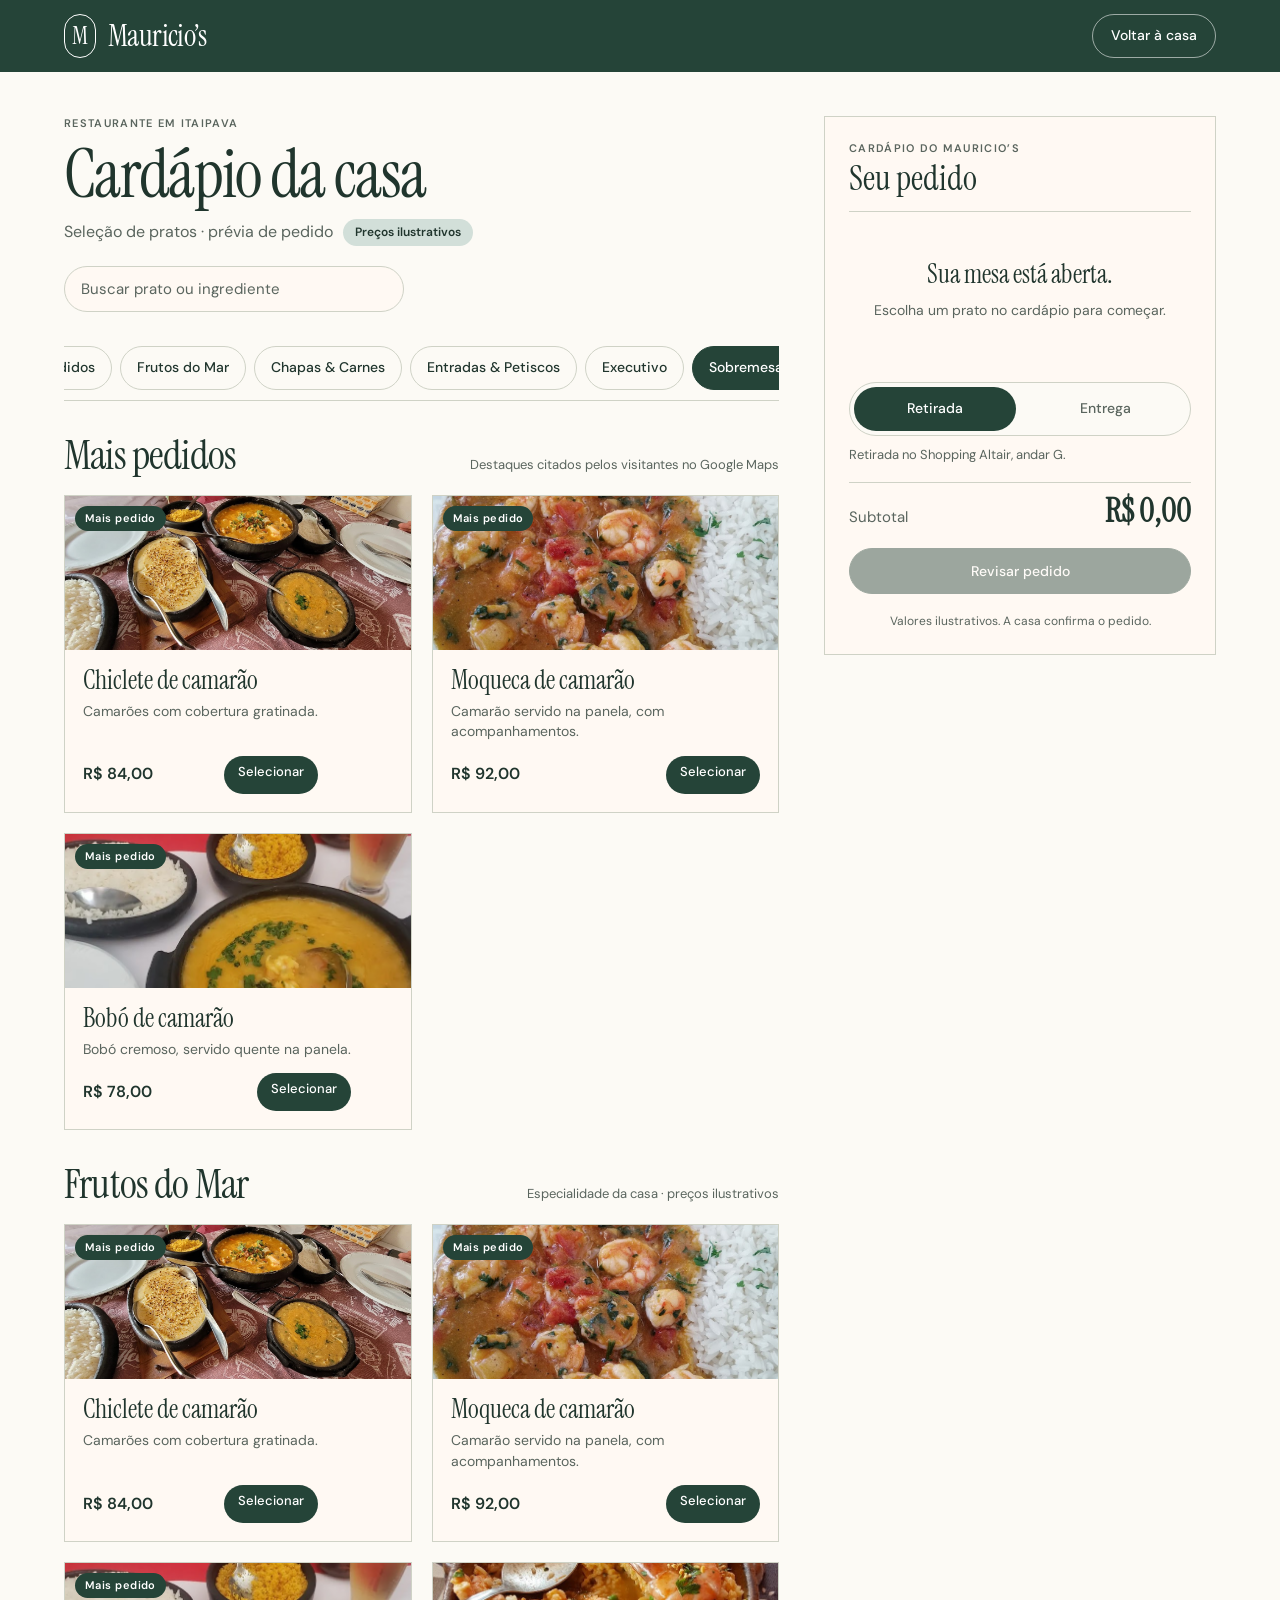
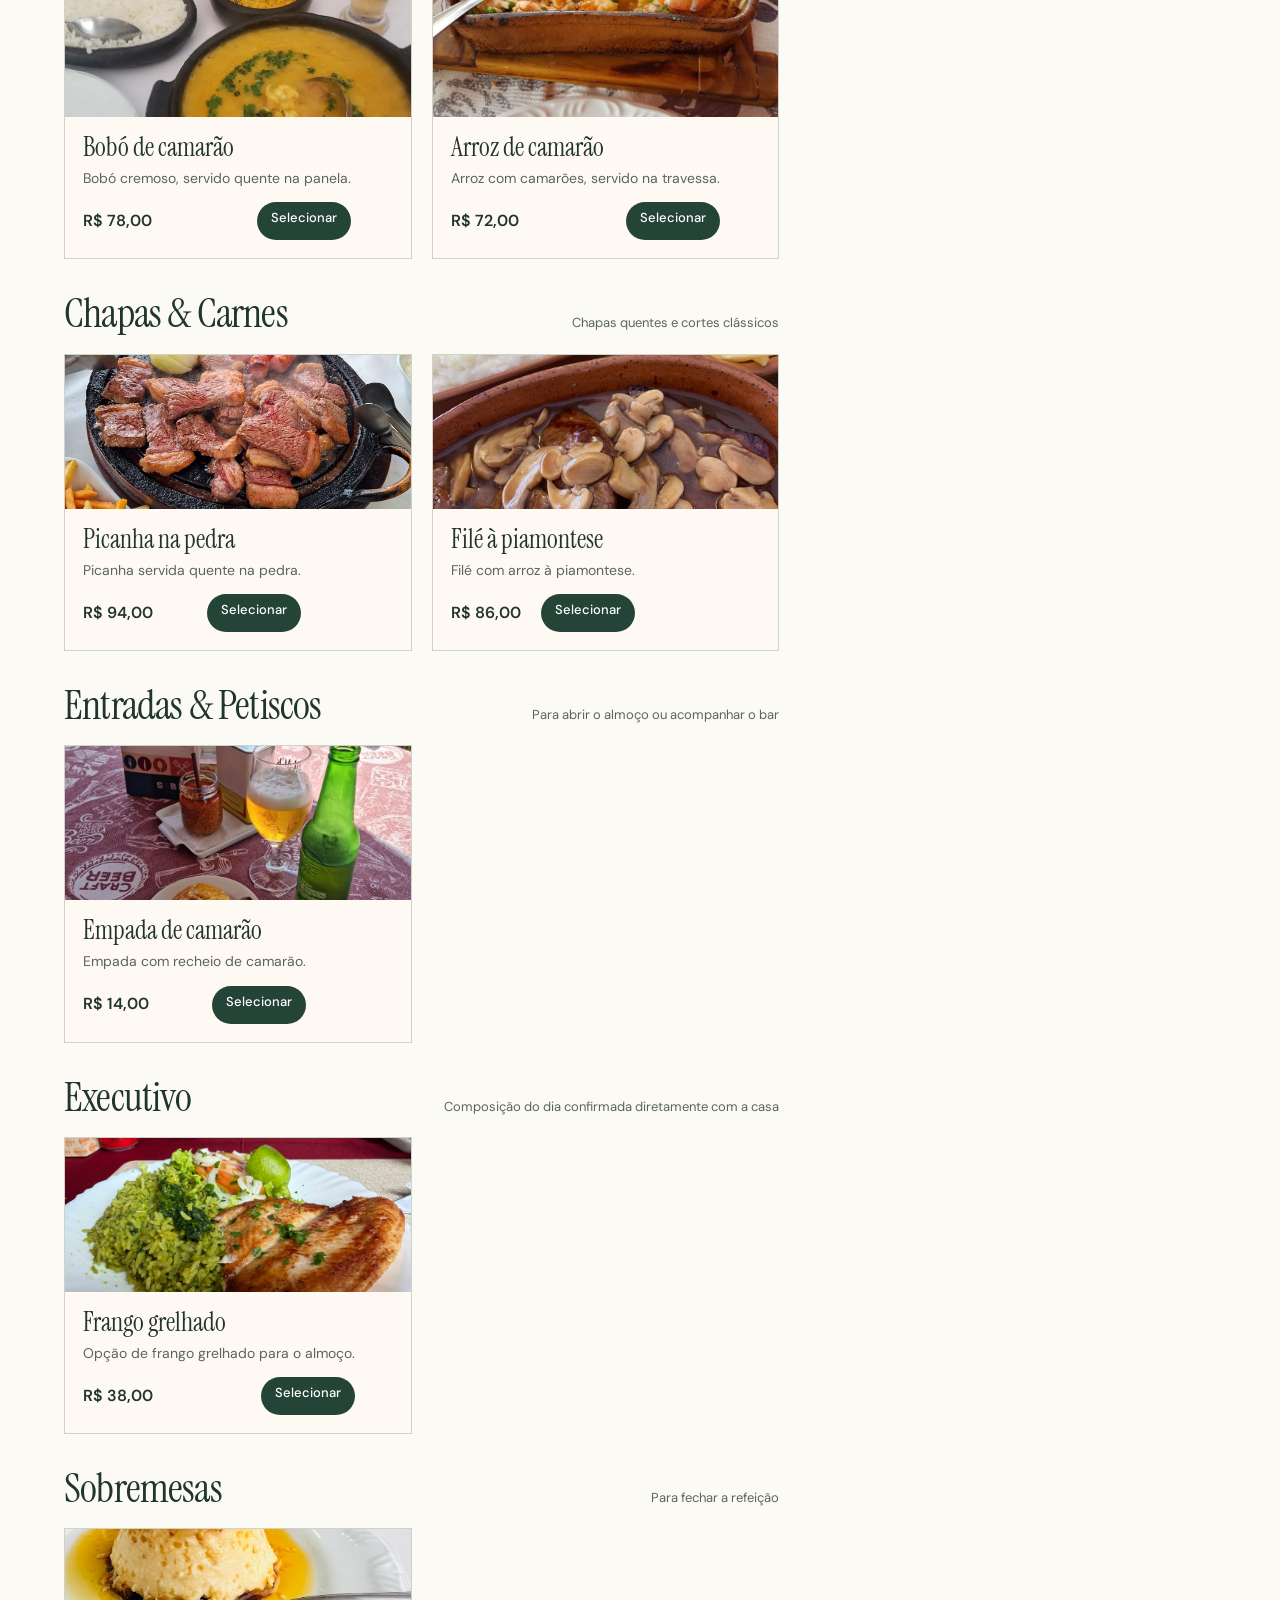
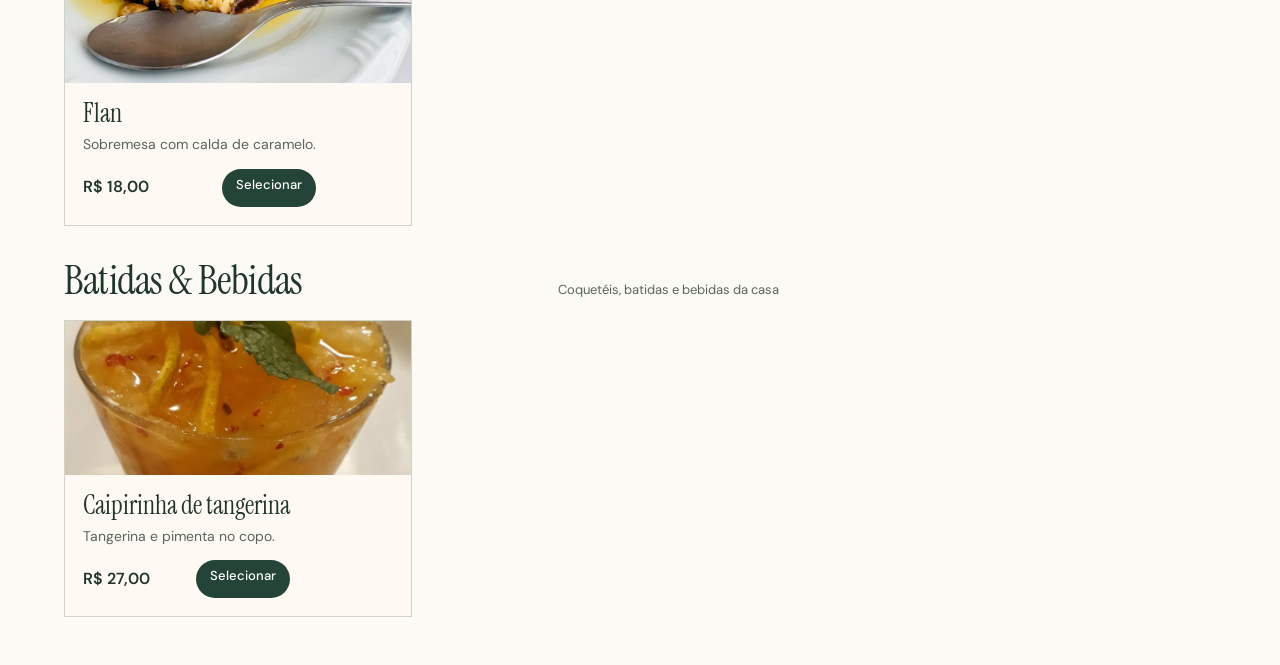
==== cardapio.html @ ecd00049 "feat: implementa site institucional e cardapio v2 do Restaurante Mauricio's Co-authored-by: OpenBot " ====
<!DOCTYPE html>
<html lang="pt-BR">
<head>
  <meta charset="UTF-8">
  <meta name="viewport" content="width=device-width, initial-scale=1.0">
  <title>Cardápio · Restaurante Mauricio’s de Itaipava</title>
  <meta name="description" content="Cardápio ilustrativo e montagem de pedido do Restaurante Mauricio’s em Itaipava para envio manual ao WhatsApp (24) 99306-1488.">
  <link rel="preconnect" href="https://fonts.googleapis.com">
  <link rel="preconnect" href="https://fonts.gstatic.com" crossorigin>
  <link href="https://fonts.googleapis.com/css2?family=DM+Sans:wght@400;500;600&family=Instrument+Serif:ital@0;1&display=swap" rel="stylesheet">
  <link rel="stylesheet" href="./css/style.css">
  <link rel="stylesheet" href="./css/cardapio.css">
</head>
<body class="menu-body">
  <a class="skip-link" href="#catalogo-principal">Ir para o cardápio</a>

  <header class="menu-header surface-dark">
    <div class="container menu-header-inner">
      <a class="brand-lockup" href="./index.html" aria-label="Restaurante Mauricio’s, voltar para a página inicial">
        <span class="monogram-mark" aria-hidden="true">M</span>
        <span class="brand-name">Mauricio’s</span>
      </a>

      <a class="menu-back-link" href="./index.html">Voltar à casa</a>
    </div>
  </header>

  <main class="container menu-workspace" id="catalogo-principal">
    <div class="catalog-column">
      <section class="catalog-intro" aria-label="Cabeçalho do cardápio">
        <div>
          <span class="eyebrow">Restaurante em Itaipava</span>
          <h1 class="display-heading catalog-title">Cardápio da casa</h1>
          <div class="catalog-subtitle-row">
            <span>Seleção de pratos · prévia de pedido</span>
            <span class="illustrative-badge">Preços ilustrativos</span>
          </div>
        </div>

        <div class="search-box" role="search">
          <label class="sr-only" for="menu-search">Buscar prato ou ingrediente</label>
          <input
            class="search-input"
            id="menu-search"
            type="search"
            placeholder="Buscar prato ou ingrediente"
            autocomplete="off"
          >
          <button class="search-clear" id="search-clear" type="button" hidden>Limpar</button>
        </div>
      </section>

      <div class="cat-bar-wrap">
        <nav class="cat-bar" id="cat-bar" aria-label="Categorias do cardápio">
          <a class="cat-pill is-active" href="#mais-pedidos" data-cat="mais-pedidos">Mais pedidos</a>
          <a class="cat-pill" href="#frutos-do-mar" data-cat="frutos-do-mar">Frutos do Mar</a>
          <a class="cat-pill" href="#chapas-e-carnes" data-cat="chapas-e-carnes">Chapas &amp; Carnes</a>
          <a class="cat-pill" href="#entradas-e-petiscos" data-cat="entradas-e-petiscos">Entradas &amp; Petiscos</a>
          <a class="cat-pill" href="#executivo" data-cat="executivo">Executivo</a>
          <a class="cat-pill" href="#sobremesas" data-cat="sobremesas">Sobremesas</a>
          <a class="cat-pill" href="#batidas-e-bebidas" data-cat="batidas-e-bebidas">Batidas &amp; Bebidas</a>
        </nav>
      </div>

      <div class="search-status-bar" id="search-status-bar" aria-live="polite" hidden>
        <p class="search-status-title">Resultado da busca</p>
        <p class="search-status-count" id="search-status-count"></p>
      </div>

      <div class="empty-search" id="empty-search" hidden>
        <h2>Nenhum prato encontrado</h2>
        <p>Tente outro prato ou ingrediente.</p>
        <button class="pill pill--dark" id="empty-search-clear" type="button">Limpar busca</button>
      </div>

      <div id="catalog-sections"></div>
    </div>

    <div class="cart-backdrop" id="cart-backdrop" hidden></div>

    <aside class="cart-panel" id="cart-panel" aria-label="Seu pedido" aria-live="polite">
      <div class="cart-head">
        <div>
          <span class="eyebrow">Cardápio do Mauricio’s</span>
          <h2 class="cart-title">Seu pedido</h2>
        </div>
        <button class="cart-drawer-close" id="cart-drawer-close" type="button">Fechar</button>
      </div>

      <div class="cart-empty" id="cart-empty">
        <p class="cart-empty-title">Sua mesa está aberta.</p>
        <p class="cart-empty-desc">Escolha um prato no cardápio para começar.</p>
      </div>

      <div class="cart-items" id="cart-items"></div>

      <div>
        <div class="fulfillment-switch" role="group" aria-label="Modalidade do pedido">
          <button class="fulfillment-btn" id="mode-retirada" type="button" aria-pressed="true">Retirada</button>
          <button class="fulfillment-btn" id="mode-entrega" type="button" aria-pressed="false">Entrega</button>
        </div>
        <p class="fulfillment-info" id="fulfillment-info" style="margin-top: 10px;">
          Retirada no Shopping Altair, andar G.
        </p>
      </div>

      <div class="delivery-address-wrap" id="delivery-address-wrap" hidden>
        <label class="field-label" for="delivery-address">Endereço para entrega em Itaipava / região</label>
        <input
          class="text-field"
          id="delivery-address"
          type="text"
          placeholder="Rua, número, complemento e referência"
        >
      </div>

      <div class="cart-summary-row">
        <span class="cart-subtotal-label">Subtotal</span>
        <strong class="cart-subtotal-value" id="cart-subtotal">R$&nbsp;0,00</strong>
      </div>

      <button class="pill pill--dark cart-review-btn" id="open-review-btn" type="button" disabled>
        Revisar pedido
      </button>

      <p class="cart-disclaimer">Valores ilustrativos. A casa confirma o pedido.</p>
    </aside>
  </main>

  <div class="mobile-cart-bar" id="mobile-cart-bar">
    <div>
      <span class="mobile-bar-label">Subtotal (<span id="mobile-cart-count">0</span>)</span>
      <strong class="mobile-bar-total" id="mobile-cart-total">R$&nbsp;0,00</strong>
    </div>
    <button class="pill pill--cream pill--compact" id="open-drawer-btn" type="button">
      Ver carrinho
    </button>
  </div>

  <!-- Modal de detalhe do prato -->
  <div
    class="modal-overlay"
    id="item-modal"
    role="dialog"
    aria-modal="true"
    aria-labelledby="modal-dish-title"
    hidden
  >
    <div class="modal-dialog" id="item-modal-dialog">
      <button class="modal-close-btn" id="item-modal-close" type="button" aria-label="Fechar detalhes do prato">Fechar</button>
      <div class="modal-photo">
        <img id="modal-dish-img" src="./assets/chiclete-camarao.jpg" alt="" width="1250" height="562">
      </div>
      <div class="modal-body">
        <span class="eyebrow">Cardápio da casa</span>
        <h2 class="modal-title" id="modal-dish-title">Prato</h2>
        <p class="modal-desc" id="modal-dish-desc"></p>

        <div class="modal-price-row">
          <span class="modal-price" id="modal-dish-price">R$ 0,00 / unidade</span>
          <span class="modal-price-note">Preço ilustrativo</span>
        </div>

        <div>
          <label class="field-label" for="modal-dish-note">Observação opcional</label>
          <input
            class="text-field"
            id="modal-dish-note"
            type="text"
            placeholder="Talheres à parte"
            maxlength="140"
            style="margin-top: 6px;"
          >
        </div>

        <div class="modal-footer-actions">
          <div class="qty-stepper" aria-label="Quantidade">
            <button class="qty-btn" id="modal-qty-minus" type="button" aria-label="Diminuir quantidade">−</button>
            <span class="qty-value" id="modal-qty-value">1</span>
            <button class="qty-btn" id="modal-qty-plus" type="button" aria-label="Aumentar quantidade">+</button>
          </div>
          <button class="pill pill--dark" id="modal-add-btn" type="button">
            Adicionar ao pedido
          </button>
        </div>
      </div>
    </div>
  </div>

  <!-- Modal de revisao do pedido -->
  <div
    class="modal-overlay"
    id="review-modal"
    role="dialog"
    aria-modal="true"
    aria-labelledby="review-modal-title"
    hidden
  >
    <div class="modal-dialog" id="review-modal-dialog">
      <button class="modal-close-btn" id="review-modal-close" type="button" aria-label="Fechar revisão do pedido">Fechar</button>
      <div class="modal-body">
        <span class="eyebrow">Cardápio da casa</span>
        <h2 class="modal-title" id="review-modal-title">Revisar pedido</h2>
        <p class="modal-desc">Confira os itens antes de abrir o WhatsApp.</p>

        <div class="review-list" id="review-items-list"></div>

        <div class="review-mode-box">
          <span class="eyebrow" style="margin-bottom: 4px;">Modalidade</span>
          <p id="review-mode-summary"></p>
        </div>

        <div class="modal-price-row">
          <span class="modal-price-note">Subtotal ilustrativo</span>
          <strong class="modal-price" id="review-subtotal">R$ 0,00</strong>
        </div>

        <div>
          <span class="eyebrow" style="margin-bottom: 6px;">Prévia da mensagem</span>
          <pre class="review-preview-text" id="review-preview-text"></pre>
        </div>

        <a
          class="pill pill--dark"
          id="review-whatsapp-link"
          href="https://wa.me/5524993061488"
          target="_blank"
          rel="noopener noreferrer"
        >
          Abrir WhatsApp
        </a>
        <p class="cart-disclaimer">Ação manual com valores ilustrativos. A confirmação ocorre no WhatsApp da casa.</p>
      </div>
    </div>
  </div>

  <script src="https://cdn.jsdelivr.net/npm/gsap@3.12.7/dist/gsap.min.js" defer></script>
  <script src="./js/cardapio.js" defer></script>
</body>
</html>
---- css/style.css ----
/* ==========================================================================
   Restaurante Mauricio's de Itaipava — Direcao Visual v2
   Tokens, tipografia, estrutura editorial e coreografia responsiva
   ========================================================================== */

:root {
  --paper: #FCFAF5;
  --cream: #FFF9F3;
  --sage: #D2DFD9;
  --ink: #20352D;
  --deep: #254438;
  --night: #151D25;
  --muted: #5A655E;
  --rule: #CFD2C6;
  --sand: #EDD3A6;
  --on-dark: #FFFFFF;

  --font-display: 'Instrument Serif', Georgia, 'Times New Roman', serif;
  --font-sans: 'DM Sans', Arial, Helvetica, sans-serif;

  --gutter: clamp(22px, 5vw, 72px);
  --container-max: 1440px;
  --header-h: 76px;

  --ease-out-soft: cubic-bezier(0.22, 1, 0.36, 1);
}

*,
*::before,
*::after {
  box-sizing: border-box;
}

html {
  scroll-behavior: smooth;
  -webkit-text-size-adjust: 100%;
  overflow-x: clip;
}

@media (prefers-reduced-motion: reduce) {
  html {
    scroll-behavior: auto;
  }
}

body {
  margin: 0;
  background-color: var(--paper);
  color: var(--ink);
  font-family: var(--font-sans);
  font-size: 17px;
  line-height: 1.55;
  -webkit-font-smoothing: antialiased;
  text-rendering: optimizeLegibility;
  overflow-x: clip;
}

body.menu-open,
body.modal-open {
  overflow: hidden;
}

img {
  display: block;
  max-width: 100%;
  height: auto;
  border-radius: 0;
}

a {
  color: inherit;
  text-decoration: none;
}

button {
  font: inherit;
  color: inherit;
  background: none;
  border: 0;
  padding: 0;
  cursor: pointer;
}

ul,
ol {
  margin: 0;
  padding: 0;
  list-style: none;
}

h1,
h2,
h3,
h4,
p,
figure,
blockquote {
  margin: 0;
}

:focus-visible {
  outline: 2px solid var(--ink);
  outline-offset: 3px;
}

.surface-dark :focus-visible,
.site-header:not(.scrolled) :focus-visible,
.site-footer :focus-visible,
.section-categories :focus-visible,
.section-experience :focus-visible,
.mobile-menu :focus-visible {
  outline: 2px solid var(--on-dark);
  outline-offset: 3px;
  box-shadow: 0 0 0 4px rgba(21, 29, 37, 0.65);
}

.sr-only {
  position: absolute;
  width: 1px;
  height: 1px;
  padding: 0;
  margin: -1px;
  overflow: hidden;
  clip: rect(0, 0, 0, 0);
  white-space: nowrap;
  border: 0;
}

.skip-link {
  position: fixed;
  top: -100px;
  left: 16px;
  z-index: 9999;
  padding: 12px 20px;
  background: var(--deep);
  color: var(--on-dark);
  border-radius: 999px;
  font-size: 14px;
  font-weight: 500;
  transition: top 0.18s ease;
}

.skip-link:focus {
  top: 16px;
}

.container {
  width: 100%;
  max-width: var(--container-max);
  margin-inline: auto;
  padding-inline: var(--gutter);
}

.eyebrow {
  display: block;
  font-family: var(--font-sans);
  font-size: 11px;
  font-weight: 600;
  line-height: 1.45;
  letter-spacing: 0.12em;
  text-transform: uppercase;
  color: var(--muted);
}

.surface-dark .eyebrow {
  color: var(--sand);
}

.display-heading {
  font-family: var(--font-display);
  font-weight: 400;
  letter-spacing: -0.025em;
  line-height: 1.04;
}

.display-heading em {
  font-style: italic;
}

.line-mask {
  display: block;
  overflow: hidden;
  padding-bottom: 0.06em;
  margin-bottom: -0.06em;
}

.line-inner {
  display: block;
  will-change: transform;
}

/* ---------- Monograma provisorio M oval ---------- */
.monogram-mark {
  display: inline-flex;
  align-items: center;
  justify-content: center;
  width: 32px;
  height: 44px;
  border: 1px solid currentColor;
  border-radius: 999px;
  font-family: var(--font-display);
  font-size: 24px;
  line-height: 1;
  flex-shrink: 0;
}

/* ---------- Botoes pilula com duplo texto ---------- */
.pill {
  position: relative;
  display: inline-flex;
  align-items: center;
  justify-content: center;
  min-height: 46px;
  padding: 11px 24px;
  border-radius: 999px;
  font-family: var(--font-sans);
  font-size: 14px;
  font-weight: 500;
  line-height: 1.15;
  white-space: nowrap;
  border: 1px solid transparent;
  transition: background-color 0.24s ease, color 0.24s ease, border-color 0.24s ease, transform 0.16s ease;
  text-align: center;
}

.pill:active {
  transform: scale(0.98);
}

.pill--dark {
  background-color: var(--deep);
  color: var(--on-dark);
  border-color: var(--deep);
}

.pill--dark:hover {
  background-color: var(--ink);
  border-color: var(--ink);
}

.pill--outline-dark {
  background-color: transparent;
  color: var(--ink);
  border-color: rgba(32, 53, 45, 0.35);
}

.pill--outline-dark:hover {
  background-color: var(--deep);
  color: var(--on-dark);
  border-color: var(--deep);
}

.pill--cream {
  background-color: var(--cream);
  color: var(--ink);
  border-color: var(--cream);
}

.pill--cream:hover {
  background-color: var(--on-dark);
  border-color: var(--on-dark);
}

.pill--outline-light {
  background-color: rgba(21, 29, 37, 0.26);
  color: var(--on-dark);
  border-color: rgba(255, 255, 255, 0.72);
}

.pill--outline-light:hover {
  background-color: var(--cream);
  color: var(--ink);
  border-color: var(--cream);
}

.pill--compact {
  min-height: 44px;
  padding: 10px 20px;
}

.btn-text-wrap {
  position: relative;
  display: inline-block;
  overflow: hidden;
  vertical-align: middle;
  line-height: 1.25;
}

.btn-text {
  display: block;
}

.btn-text-hover {
  position: absolute;
  inset: 0;
  display: block;
  transform: translateY(105%) scale(0.9);
  pointer-events: none;
}

@media (prefers-reduced-motion: reduce) {
  .btn-text-hover {
    display: none;
  }
}

/* ---------- 1. Header fixo transparente -> scrolled ---------- */
.site-header {
  position: fixed;
  top: 0;
  left: 0;
  right: 0;
  z-index: 120;
  height: var(--header-h);
  display: flex;
  align-items: center;
  color: var(--on-dark);
  background-color: transparent;
  border-bottom: 1px solid transparent;
  transition: background-color 0.18s ease, color 0.18s ease, border-color 0.18s ease;
}

.site-header.scrolled {
  background-color: var(--paper);
  color: var(--ink);
  border-bottom-color: var(--rule);
}

.header-inner {
  display: flex;
  align-items: center;
  justify-content: space-between;
  gap: 20px;
}

.brand-lockup {
  display: inline-flex;
  align-items: center;
  gap: 12px;
  min-height: 44px;
  flex-shrink: 0;
}

.brand-name {
  font-family: var(--font-display);
  font-size: 30px;
  line-height: 1;
  letter-spacing: -0.02em;
}

.header-nav {
  display: none;
  align-items: center;
  gap: clamp(18px, 2vw, 32px);
}

.header-nav a {
  font-size: 14px;
  font-weight: 500;
  padding: 10px 4px;
  min-height: 44px;
  display: inline-flex;
  align-items: center;
  opacity: 0.92;
  transition: opacity 0.2s ease;
}

.header-nav a:hover {
  opacity: 1;
  text-decoration: underline;
  text-underline-offset: 6px;
}

.header-actions {
  display: flex;
  align-items: center;
  gap: 10px;
}

.header-cta {
  transition: background-color 0.18s ease, color 0.18s ease, border-color 0.18s ease;
}

.site-header:not(.scrolled) .header-cta {
  background-color: var(--cream);
  color: var(--ink);
  border-color: var(--cream);
}

.site-header:not(.scrolled) .header-cta:hover {
  background-color: var(--on-dark);
  border-color: var(--on-dark);
}

.site-header.scrolled .header-cta {
  background-color: var(--deep);
  color: var(--on-dark);
  border-color: var(--deep);
}

.site-header.scrolled .header-cta:hover {
  background-color: var(--ink);
  border-color: var(--ink);
}

.menu-toggle {
  display: inline-flex;
  flex-direction: column;
  align-items: center;
  justify-content: center;
  gap: 7px;
  width: 44px;
  height: 44px;
  border-radius: 999px;
  border: 1px solid rgba(255, 255, 255, 0.45);
  background-color: rgba(21, 29, 37, 0.28);
  transition: border-color 0.18s ease, background-color 0.18s ease;
}

.site-header.scrolled .menu-toggle {
  border-color: rgba(32, 53, 45, 0.3);
  background-color: transparent;
}

.menu-toggle-bar {
  display: block;
  width: 18px;
  height: 1.5px;
  background-color: currentColor;
}

@media (min-width: 1024px) {
  .header-nav {
    display: flex;
  }

  .menu-toggle {
    display: none;
  }
}

@media (max-width: 767px) {
  .brand-name {
    display: none;
  }
}

/* ---------- Menu Mobile Fullscreen ---------- */
.mobile-menu {
  position: fixed;
  inset: 0;
  z-index: 200;
  background-color: var(--deep);
  color: var(--on-dark);
  display: flex;
  flex-direction: column;
  justify-content: space-between;
  padding: 20px var(--gutter) max(32px, env(safe-area-inset-bottom));
  opacity: 0;
  visibility: hidden;
  pointer-events: none;
  transition: opacity 0.26s ease, visibility 0s linear 0.26s;
}

.mobile-menu.is-open {
  opacity: 1;
  visibility: visible;
  pointer-events: auto;
  transition: opacity 0.26s ease, visibility 0s linear 0s;
}

@media (prefers-reduced-motion: reduce) {
  .mobile-menu,
  .mobile-menu.is-open,
  .mobile-menu-links .menu-line {
    transition: none !important;
  }
}

.mobile-menu-top {
  display: flex;
  align-items: center;
  justify-content: space-between;
  min-height: 52px;
}

.mobile-menu-close {
  min-height: 44px;
  padding: 0 18px;
  border-radius: 999px;
  border: 1px solid rgba(255, 255, 255, 0.55);
  font-size: 14px;
  font-weight: 500;
}

.mobile-menu-links {
  display: flex;
  flex-direction: column;
  gap: 8px;
  margin-block: auto;
}

.mobile-menu-links a {
  display: block;
  font-family: var(--font-display);
  font-size: clamp(38px, 11vw, 56px);
  line-height: 1.12;
  letter-spacing: -0.02em;
  padding: 6px 0;
  overflow: hidden;
}

.mobile-menu-links .menu-line {
  display: block;
  transform: translateY(105%);
  transition: transform 0.36s var(--ease-out-soft);
}

.mobile-menu.is-open .mobile-menu-links .menu-line {
  transform: translateY(0);
}

.mobile-menu-footer {
  display: flex;
  flex-direction: column;
  gap: 12px;
}

.mobile-menu-footer .pill {
  width: 100%;
}

/* ---------- 2. Hero & Manifesto com Colagem ---------- */
.section-home-hero {
  position: relative;
  background-color: var(--paper);
}

.hero-stage {
  position: relative;
  min-height: 620px;
  height: 100svh;
  display: flex;
  flex-direction: column;
  justify-content: flex-end;
  overflow: hidden;
  background-color: var(--deep);
  color: var(--on-dark);
}

.hero-media {
  position: absolute;
  inset: 0;
  z-index: 0;
  overflow: hidden;
}

.hero-media img {
  width: 100%;
  height: 100%;
  object-fit: cover;
  object-position: center 48%;
  transform-origin: center center;
}

.hero-scrim {
  position: absolute;
  inset: 0;
  z-index: 1;
  background:
    linear-gradient(180deg, rgba(21, 29, 37, 0.62) 0%, rgba(21, 29, 37, 0.16) 32%, rgba(21, 29, 37, 0.32) 55%, rgba(21, 29, 37, 0.82) 100%);
  pointer-events: none;
}

.hero-content {
  position: relative;
  z-index: 2;
  text-align: center;
  padding-top: calc(var(--header-h) + 24px);
  padding-bottom: clamp(40px, 7vh, 72px);
  display: flex;
  flex-direction: column;
  align-items: center;
}

.hero-kicker {
  color: var(--sand);
  margin-bottom: clamp(10px, 1.5vh, 18px);
}

.hero-title {
  font-family: var(--font-display);
  font-weight: 400;
  font-size: clamp(68px, calc(26px + 15.1vw), 244px);
  line-height: 0.96;
  letter-spacing: -0.03em;
  color: var(--on-dark);
  white-space: nowrap;
  max-width: 100%;
  text-shadow: 0 10px 40px rgba(21, 29, 37, 0.35);
}

.hero-subtitle {
  margin-top: clamp(16px, 2.4vh, 26px);
  max-width: 560px;
  font-size: clamp(16px, 1.45vw, 21px);
  line-height: 1.42;
  color: var(--cream);
}

.hero-actions {
  margin-top: clamp(22px, 3vh, 34px);
  display: flex;
  flex-wrap: wrap;
  justify-content: center;
  gap: 12px;
}

@media (max-width: 420px) {
  .hero-actions .pill {
    min-width: 132px;
    padding-inline: 18px;
  }
}

/* Manifesto com colagem de 7 fotos */
.manifesto-stage {
  position: relative;
  background-color: var(--paper);
  padding-block: clamp(96px, 14vw, 190px);
  overflow: hidden;
}

.manifesto-canvas {
  position: relative;
  min-height: clamp(540px, 56vw, 760px);
  display: flex;
  align-items: center;
  justify-content: center;
}

.manifesto-copy {
  position: relative;
  z-index: 3;
  max-width: 780px;
  text-align: center;
  padding: clamp(24px, 3vw, 40px) clamp(16px, 2vw, 28px);
  background: radial-gradient(ellipse at center, rgba(252, 250, 245, 0.94) 55%, rgba(252, 250, 245, 0) 100%);
}

.manifesto-copy .eyebrow {
  margin-bottom: 18px;
}

.manifesto-title {
  font-family: var(--font-display);
  font-weight: 400;
  font-size: clamp(48px, 6.2vw, 90px);
  line-height: 1.03;
  letter-spacing: -0.025em;
  color: var(--ink);
}

.manifesto-title em {
  display: block;
  font-style: italic;
}

.manifesto-lead {
  margin: 22px auto 0;
  max-width: 450px;
  font-size: clamp(16px, 1.35vw, 19px);
  line-height: 1.5;
  color: var(--muted);
}

.collage-item {
  position: absolute;
  z-index: 1;
  overflow: hidden;
  background-color: var(--sage);
}

.collage-item img {
  width: 100%;
  height: 100%;
  object-fit: cover;
}

/* Posicoes desktop das 7 fotografias ao redor do texto central */
.collage-item--1 { top: 2%; left: 3%; width: clamp(140px, 18.6vw, 268px); aspect-ratio: 268 / 282; }
.collage-item--2 { top: 0%; left: 31%; width: clamp(110px, 13.8vw, 199px); aspect-ratio: 199 / 144; }
.collage-item--3 { top: 4%; right: 26%; width: clamp(110px, 13vw, 188px); aspect-ratio: 188 / 166; }
.collage-item--4 { top: 6%; right: 2%; width: clamp(120px, 15.2vw, 219px); aspect-ratio: 219 / 306; }
.collage-item--5 { bottom: 6%; left: 10%; width: clamp(150px, 19.8vw, 286px); aspect-ratio: 286 / 217; }
.collage-item--6 { bottom: 1%; left: 44%; width: clamp(104px, 12vw, 173px); aspect-ratio: 173 / 160; }
.collage-item--7 { bottom: 5%; right: 6%; width: clamp(140px, 17.7vw, 255px); aspect-ratio: 255 / 213; }

@media (max-width: 1023px) {
  .manifesto-stage {
    padding-block: 72px;
  }

  .manifesto-canvas {
    min-height: 620px;
  }

  .collage-item--1 { top: 0; left: 0; width: 112px; }
  .collage-item--2 { top: 10px; left: 38%; width: 96px; }
  .collage-item--3 { top: 4%; right: 0; width: 92px; }
  .collage-item--4 { display: none; }
  .collage-item--5 { bottom: 6%; left: 0; width: 130px; }
  .collage-item--6 { bottom: 0; left: 42%; width: 88px; }
  .collage-item--7 { bottom: 5%; right: 0; width: 118px; }
}

@media (max-width: 639px) {
  .manifesto-canvas {
    min-height: 580px;
    padding-block: 168px 180px;
  }

  .collage-item--2 { left: 37%; width: 88px; }
  .collage-item--1 { width: 96px; }
  .collage-item--3 { width: 84px; }
  .collage-item--5 { width: 110px; bottom: 38px; }
  .collage-item--6 { width: 82px; bottom: 0; left: 40%; }
  .collage-item--7 { width: 108px; bottom: 28px; }
}

/* ---------- 3. Faixa Confianca (.section-trust) ---------- */
.section-trust {
  background-color: var(--sage);
  color: var(--ink);
  padding-block: clamp(40px, 4.5vw, 56px);
}

.trust-grid {
  display: grid;
  grid-template-columns: repeat(3, minmax(0, 1fr)) auto;
  align-items: center;
  gap: 28px clamp(20px, 3vw, 48px);
}

.trust-metric {
  display: block;
  font-family: var(--font-display);
  font-size: clamp(44px, 4.6vw, 66px);
  line-height: 0.98;
  letter-spacing: -0.025em;
  color: var(--ink);
}

.trust-metric--place {
  font-size: clamp(32px, 3vw, 44px);
  line-height: 1.05;
}

.trust-label {
  display: block;
  margin-top: 8px;
  font-size: 14px;
  line-height: 1.4;
  color: var(--deep);
}

@media (max-width: 1023px) {
  .trust-grid {
    grid-template-columns: repeat(2, minmax(0, 1fr));
  }

  .trust-item--place,
  .trust-cta {
    grid-column: 1 / -1;
    text-align: center;
    justify-self: center;
  }
}

/* ---------- 4. Carrossel Monumental de Categorias ---------- */
.section-categories {
  position: relative;
  background-color: var(--night);
  color: var(--on-dark);
  min-height: clamp(540px, 52vw, 740px);
  display: grid;
  grid-template-rows: 1fr auto;
  overflow: hidden;
  touch-action: pan-y;
}

.categories-stage {
  position: relative;
  grid-row: 1 / -1;
  grid-column: 1;
  min-height: clamp(540px, 52vw, 740px);
}

.category-slide {
  position: absolute;
  inset: 0;
  z-index: 0;
  opacity: 0;
  pointer-events: none;
  display: flex;
  flex-direction: column;
  justify-content: flex-end;
}

.category-slide.is-active {
  z-index: 2;
  opacity: 1;
  pointer-events: auto;
}

.category-slide.is-under {
  z-index: 1;
  opacity: 1;
}

.category-slide-media {
  position: absolute;
  inset: 0;
  overflow: hidden;
}

.category-slide-media img {
  width: 100%;
  height: 100%;
  object-fit: cover;
}

.category-slide-scrim {
  position: absolute;
  inset: 0;
  background:
    linear-gradient(180deg, rgba(21, 29, 37, 0.45) 0%, rgba(21, 29, 37, 0.25) 45%, rgba(21, 29, 37, 0.84) 100%);
  pointer-events: none;
}

.category-slide-body {
  position: relative;
  z-index: 2;
  padding-top: 72px;
  padding-bottom: clamp(92px, 11vw, 128px);
}

.category-meta {
  display: flex;
  align-items: center;
  justify-content: space-between;
  gap: 16px;
  margin-bottom: clamp(18px, 3vw, 32px);
}

.category-counter {
  font-size: 14px;
  font-weight: 500;
  color: var(--cream);
}

.category-title {
  font-family: var(--font-display);
  font-weight: 400;
  font-size: clamp(54px, 8.1vw, 116px);
  line-height: 1.02;
  letter-spacing: -0.025em;
  color: var(--on-dark);
  max-width: 12ch;
}

.category-desc {
  margin-top: 16px;
  max-width: 460px;
  font-size: clamp(15px, 1.3vw, 19px);
  line-height: 1.48;
  color: var(--cream);
}

.category-cta-wrap {
  margin-top: 24px;
}

.carousel-controls {
  position: relative;
  z-index: 5;
  grid-row: 2;
  grid-column: 1;
  display: flex;
  align-items: center;
  justify-content: space-between;
  gap: 16px;
  padding-bottom: clamp(22px, 3vw, 36px);
}

.carousel-tabs {
  display: flex;
  align-items: center;
  gap: 8px;
  overflow-x: auto;
  scrollbar-width: none;
  max-width: calc(100% - 112px);
}

.carousel-tabs::-webkit-scrollbar {
  display: none;
}

.carousel-tab {
  min-height: 44px;
  padding: 8px 16px;
  border-radius: 999px;
  font-size: 14px;
  font-weight: 500;
  white-space: nowrap;
  color: rgba(255, 255, 255, 0.78);
  border: 1px solid rgba(255, 255, 255, 0.28);
  background-color: rgba(21, 29, 37, 0.38);
  transition: background-color 0.2s ease, color 0.2s ease, border-color 0.2s ease;
}

.carousel-tab[aria-selected="true"] {
  background-color: var(--cream);
  color: var(--ink);
  border-color: var(--cream);
}

.carousel-arrows {
  display: flex;
  align-items: center;
  gap: 10px;
  flex-shrink: 0;
}

.carousel-arrow {
  width: 44px;
  height: 44px;
  border-radius: 999px;
  border: 1px solid rgba(255, 255, 255, 0.55);
  background-color: rgba(21, 29, 37, 0.45);
  color: var(--on-dark);
  display: inline-flex;
  align-items: center;
  justify-content: center;
  transition: background-color 0.2s ease, color 0.2s ease, border-color 0.2s ease;
}

.carousel-arrow:hover {
  background-color: var(--cream);
  color: var(--ink);
  border-color: var(--cream);
}

.carousel-arrow svg {
  width: 18px;
  height: 18px;
}

/* ---------- 5. Assinaturas da Casa + Section Break ---------- */
.section-signatures {
  background-color: var(--cream);
  padding-top: clamp(64px, 7vw, 96px);
  padding-bottom: clamp(48px, 6vw, 72px);
}

.section-heading {
  margin-top: 12px;
  font-size: clamp(41px, 6.2vw, 89px);
}

.signatures-grid {
  margin-top: clamp(32px, 4.5vw, 56px);
  display: grid;
  grid-template-columns: repeat(2, minmax(0, 1fr));
  gap: clamp(36px, 5vw, 48px);
  align-items: start;
}

.signature-card--offset {
  margin-top: clamp(0px, 5vw, 72px);
}

.signature-photo {
  overflow: hidden;
  aspect-ratio: 626 / 323;
  background-color: var(--sage);
}

.signature-photo img {
  width: 100%;
  height: 100%;
  object-fit: cover;
  transition: transform 0.65s var(--ease-out-soft);
}

.signature-card:hover .signature-photo img {
  transform: scale(1.03);
}

.signature-title {
  margin-top: 22px;
  font-family: var(--font-display);
  font-weight: 400;
  font-size: clamp(32px, 3.6vw, 51px);
  line-height: 1.1;
  letter-spacing: -0.02em;
}

.signature-desc {
  margin-top: 14px;
  max-width: 540px;
  color: var(--muted);
}

.signature-cta {
  margin-top: 22px;
}

@media (max-width: 767px) {
  .signatures-grid {
    grid-template-columns: 1fr;
  }

  .signature-card--offset {
    margin-top: 0;
  }
}

.section-break {
  display: grid;
  grid-template-columns: 1fr auto 1fr;
  align-items: center;
  gap: 20px;
  margin-top: clamp(48px, 6vw, 84px);
}

.section-break-border {
  height: 1px;
  background-color: var(--rule);
  transform-origin: right center;
}

.section-break-border--right {
  transform-origin: left center;
}

.section-break--dark .section-break-border {
  background-color: rgba(255, 255, 255, 0.24);
}

/* ---------- 6. Trio de Midia Assimetrico ---------- */
.section-media-group {
  background-color: var(--paper);
  padding-block: clamp(56px, 7vw, 96px);
  overflow: hidden;
}

.trio-grid {
  display: grid;
  grid-template-columns: 306fr 516fr 333fr;
  align-items: center;
  gap: clamp(12px, 5vw, 84px);
}

.trio-card {
  overflow: hidden;
  background-color: var(--sage);
}

.trio-card img {
  width: 100%;
  height: 100%;
  object-fit: cover;
}

.trio-card--left {
  aspect-ratio: 306 / 333;
  transform: translateY(-20px);
}

.trio-card--center {
  aspect-ratio: 516 / 579;
}

.trio-card--right {
  aspect-ratio: 333 / 327;
  transform: translateY(36px);
}

@media (max-width: 767px) {
  .trio-grid {
    gap: 10px;
  }

  .trio-card--left {
    transform: translateY(-10px);
  }

  .trio-card--right {
    transform: translateY(14px);
  }
}

/* ---------- 7. Avaliacoes (.section-reviews) ---------- */
.section-reviews {
  background-color: var(--sage);
  color: var(--ink);
  padding-block: clamp(64px, 7vw, 96px);
}

.reviews-grid {
  display: grid;
  grid-template-columns: minmax(0, 0.88fr) 1px minmax(0, 1.12fr);
  gap: clamp(32px, 5vw, 88px);
  align-items: center;
}

.reviews-score {
  margin-top: 16px;
  font-family: var(--font-display);
  font-size: clamp(76px, 9vw, 130px);
  line-height: 0.96;
  letter-spacing: -0.03em;
}

.reviews-count {
  margin-top: 12px;
  font-size: 20px;
  color: var(--deep);
}

.reviews-divider {
  width: 1px;
  height: 260px;
  background-color: rgba(32, 53, 45, 0.24);
}

.reviews-title {
  font-size: clamp(41px, 4.7vw, 67px);
}

.reviews-summary {
  margin-top: 20px;
  max-width: 592px;
  font-size: clamp(17px, 1.5vw, 21px);
  line-height: 1.5;
  color: var(--ink);
}

.reviews-cta {
  margin-top: 28px;
}

@media (max-width: 900px) {
  .reviews-grid {
    grid-template-columns: 1fr;
    gap: 28px;
  }

  .reviews-divider {
    width: 100%;
    height: 1px;
  }
}

/* ---------- 8. Experiencia na Serra ---------- */
.section-experience {
  background-color: var(--deep);
  color: var(--on-dark);
}

.experience-grid {
  display: grid;
  grid-template-columns: minmax(0, 1.18fr) minmax(0, 1fr);
  align-items: stretch;
}

.experience-photo {
  overflow: hidden;
  min-height: 320px;
}

.experience-photo img {
  width: 100%;
  height: 100%;
  object-fit: cover;
}

.experience-panel {
  padding: clamp(48px, 6vw, 92px) var(--gutter);
  display: flex;
  flex-direction: column;
  justify-content: center;
}

.experience-title {
  margin-top: 18px;
  font-size: clamp(42px, 5vw, 73px);
  color: var(--on-dark);
}

.experience-title em {
  display: block;
}

.experience-copy {
  margin-top: 22px;
  max-width: 472px;
  color: var(--cream);
  display: flex;
  flex-direction: column;
  gap: 14px;
}

.experience-cta {
  margin-top: 30px;
  align-self: flex-start;
}

@media (max-width: 959px) {
  .experience-grid {
    grid-template-columns: 1fr;
  }

  .experience-photo {
    aspect-ratio: 16 / 10;
  }
}

/* ---------- 9. Visite-nos (.section-visit) ---------- */
.section-visit {
  background-color: var(--paper);
  padding-block: clamp(64px, 7vw, 96px);
}

.visit-grid {
  display: grid;
  grid-template-columns: minmax(0, 0.94fr) minmax(0, 1.06fr);
  gap: clamp(32px, 5vw, 84px);
  align-items: start;
}

.visit-title {
  margin-top: 12px;
  font-size: clamp(41px, 5.4vw, 78px);
}

.visit-place {
  margin-top: 28px;
  font-family: var(--font-display);
  font-size: clamp(28px, 2.7vw, 38px);
  line-height: 1.15;
  letter-spacing: -0.02em;
}

.visit-address {
  margin-top: 12px;
  font-style: normal;
  color: var(--muted);
  user-select: text;
}

.hours-list {
  margin-top: 28px;
  border-top: 1px solid var(--rule);
}

.hours-row {
  display: flex;
  align-items: baseline;
  justify-content: space-between;
  gap: 16px;
  padding-block: 11px;
  border-bottom: 1px solid var(--rule);
  font-size: 16px;
}

.hours-row dt {
  color: var(--ink);
}

.hours-row dd {
  margin: 0;
  font-weight: 600;
  color: var(--ink);
  white-space: nowrap;
}

.hours-note {
  margin-top: 12px;
  font-size: 14px;
  color: var(--muted);
}

.visit-phones {
  margin-top: 20px;
  display: flex;
  flex-wrap: wrap;
  gap: 12px 24px;
}

.visit-phone {
  display: inline-flex;
  align-items: center;
  min-height: 44px;
  font-size: 16px;
  font-weight: 500;
  color: var(--deep);
  text-decoration: underline;
  text-underline-offset: 4px;
}

.visit-actions {
  margin-top: 18px;
  display: flex;
  flex-wrap: wrap;
  gap: 12px;
}

.visit-media figure {
  display: flex;
  flex-direction: column;
  gap: 12px;
}

.visit-photo {
  overflow: hidden;
  aspect-ratio: 625 / 537;
  background-color: var(--sage);
}

.visit-photo img {
  width: 100%;
  height: 100%;
  object-fit: cover;
}

.visit-caption {
  font-size: 14px;
  color: var(--muted);
}

@media (max-width: 959px) {
  .visit-grid {
    grid-template-columns: 1fr;
  }

  .visit-media {
    order: -1;
  }
}

/* ---------- 10. Convites a Mesa (.section-moments) ---------- */
.section-moments {
  background-color: var(--cream);
  padding-block: clamp(64px, 7vw, 96px);
}

.moments-title {
  margin-top: 12px;
  font-size: clamp(41px, 5.9vw, 85px);
}

.moments-grid {
  margin-top: clamp(32px, 4.5vw, 52px);
  display: grid;
  grid-template-columns: repeat(3, minmax(0, 1fr));
  gap: clamp(28px, 3vw, 40px);
}

.moment-card {
  display: flex;
  flex-direction: column;
}

.moment-photo {
  overflow: hidden;
  aspect-ratio: 416 / 232;
  background-color: var(--sage);
}

.moment-photo img {
  width: 100%;
  height: 100%;
  object-fit: cover;
  transition: transform 0.65s var(--ease-out-soft);
}

.moment-card:hover .moment-photo img {
  transform: scale(1.03);
}

.moment-title {
  margin-top: 20px;
  font-family: var(--font-display);
  font-weight: 400;
  font-size: clamp(32px, 3vw, 43px);
  line-height: 1.15;
  letter-spacing: -0.02em;
}

.moment-desc {
  margin-top: 10px;
  color: var(--muted);
}

.moment-cta {
  margin-top: 22px;
  align-self: flex-start;
}

@media (max-width: 959px) {
  .moments-grid {
    grid-template-columns: 1fr;
  }
}

/* ---------- 11. FAQ (.section-faq) ---------- */
.section-faq {
  background-color: var(--paper);
  padding-block: clamp(64px, 7vw, 96px);
}

.faq-grid {
  display: grid;
  grid-template-columns: minmax(0, 0.72fr) minmax(0, 1.28fr);
  gap: clamp(36px, 5vw, 80px);
  align-items: start;
}

.faq-title {
  margin-top: 12px;
  font-size: clamp(42px, 5.4vw, 78px);
}

.faq-help {
  margin-top: 28px;
  color: var(--muted);
}

.faq-cta {
  margin-top: 14px;
}

.faq-list {
  border-top: 1px solid var(--rule);
}

.faq-item {
  border-bottom: 1px solid var(--rule);
}

.faq-trigger {
  width: 100%;
  min-height: 64px;
  padding-block: 18px;
  display: flex;
  align-items: center;
  justify-content: space-between;
  gap: 20px;
  text-align: left;
  font-family: var(--font-display);
  font-size: clamp(24px, 2.2vw, 31px);
  line-height: 1.2;
  letter-spacing: -0.015em;
  color: var(--ink);
}

.faq-icon {
  position: relative;
  width: 24px;
  height: 24px;
  flex-shrink: 0;
}

.faq-icon::before,
.faq-icon::after {
  content: "";
  position: absolute;
  top: 50%;
  left: 50%;
  width: 16px;
  height: 1.5px;
  background-color: currentColor;
  transform: translate(-50%, -50%);
  transition: transform 0.24s ease, opacity 0.24s ease;
}

.faq-icon::after {
  transform: translate(-50%, -50%) rotate(90deg);
}

.faq-trigger[aria-expanded="true"] .faq-icon::after {
  transform: translate(-50%, -50%) rotate(0deg);
  opacity: 0;
}

.faq-panel {
  overflow: hidden;
  height: 0;
}

.faq-panel[data-open="true"] {
  height: auto;
}

.faq-answer {
  padding-bottom: 24px;
  max-width: 640px;
  color: var(--muted);
}

@media (max-width: 959px) {
  .faq-grid {
    grid-template-columns: 1fr;
  }
}

/* ---------- 12. Instagram (.section-instagram) ---------- */
.section-instagram {
  background-color: var(--sage);
  color: var(--ink);
  padding-block: clamp(56px, 7vw, 88px);
}

.instagram-header {
  display: flex;
  flex-wrap: wrap;
  align-items: flex-end;
  justify-content: space-between;
  gap: 24px;
}

.instagram-handle {
  margin-top: 10px;
  font-size: clamp(34px, 4.4vw, 62px);
}

.instagram-gallery {
  margin-top: clamp(28px, 4vw, 44px);
  display: grid;
  grid-template-columns: repeat(4, minmax(0, 1fr));
  gap: clamp(12px, 1.5vw, 20px);
  align-items: start;
}

.instagram-frame {
  overflow: hidden;
  aspect-ratio: 314 / 262;
  background-color: var(--paper);
}

.instagram-frame--low {
  margin-top: clamp(0px, 2.5vw, 34px);
}

.instagram-frame img {
  width: 100%;
  height: 100%;
  object-fit: cover;
}

.instagram-note {
  margin-top: 18px;
  font-size: 13px;
  color: var(--deep);
}

@media (max-width: 767px) {
  .instagram-gallery {
    grid-template-columns: repeat(2, minmax(0, 1fr));
  }

  .instagram-frame--low {
    margin-top: 16px;
  }
}

/* ---------- 13. Rodape (.site-footer) ---------- */
.site-footer {
  background-color: var(--night);
  color: var(--on-dark);
  padding-top: clamp(36px, 4vw, 48px);
  padding-bottom: clamp(44px, 5vw, 64px);
}

.site-footer .section-break {
  margin-top: 0;
}

.footer-wordmark {
  margin-top: clamp(18px, 2.5vw, 28px);
  font-family: var(--font-display);
  font-weight: 400;
  font-size: clamp(66px, calc(16px + 21.5vw), 332px);
  line-height: 0.94;
  letter-spacing: -0.035em;
  text-align: center;
  white-space: nowrap;
  color: var(--on-dark);
}

.footer-columns {
  margin-top: clamp(36px, 5vw, 60px);
  display: grid;
  grid-template-columns: 1.25fr 1fr 1fr auto;
  gap: 28px clamp(20px, 3vw, 44px);
  align-items: start;
}

.footer-col .eyebrow {
  color: var(--sand);
  margin-bottom: 14px;
}

.footer-col p,
.footer-col a {
  font-size: 15px;
  line-height: 1.65;
  color: var(--cream);
}

.footer-col a {
  display: inline-flex;
  align-items: center;
  min-height: 44px;
  margin-block: -6px;
}

.footer-col a:hover {
  text-decoration: underline;
  text-underline-offset: 4px;
}

.footer-contact-links {
  display: flex;
  flex-direction: column;
  align-items: flex-start;
  gap: 6px;
}

.footer-bottom {
  margin-top: clamp(36px, 4.5vw, 56px);
  padding-top: 22px;
  border-top: 1px solid rgba(255, 255, 255, 0.16);
  display: flex;
  flex-wrap: wrap;
  align-items: center;
  justify-content: space-between;
  gap: 12px 32px;
}

.footer-nav {
  display: flex;
  flex-wrap: wrap;
  gap: 6px 28px;
}

.footer-nav a {
  display: inline-flex;
  align-items: center;
  min-height: 44px;
  font-size: 14px;
  color: var(--cream);
}

.footer-nav a:hover {
  text-decoration: underline;
  text-underline-offset: 4px;
}

.footer-credit {
  font-size: 13px;
  color: rgba(255, 249, 243, 0.72);
}

@media (max-width: 1023px) {
  .footer-columns {
    grid-template-columns: repeat(2, minmax(0, 1fr));
  }

  .footer-cta-col {
    grid-column: 1 / -1;
  }

  .footer-cta-col .pill {
    width: 100%;
  }
}

@media (max-width: 639px) {
  .footer-columns {
    grid-template-columns: 1fr;
  }
}
---- css/cardapio.css ----
/* ==========================================================================
   Restaurante Mauricio's de Itaipava — Cardapio e Fluxo de Pedido
   Estilo funcional inspirado na La Bella Pizza com direcao visual v2
   ========================================================================== */

.menu-body {
  background-color: var(--paper);
  color: var(--ink);
  padding-bottom: 96px;
}

@media (min-width: 1100px) {
  .menu-body {
    padding-bottom: 48px;
  }
}

/* Header compacto */
.menu-header {
  background-color: var(--deep);
  color: var(--on-dark);
  height: 72px;
  display: flex;
  align-items: center;
}

.menu-header-inner {
  display: flex;
  align-items: center;
  justify-content: space-between;
  gap: 16px;
}

.menu-back-link {
  min-height: 44px;
  padding: 8px 18px;
  border-radius: 999px;
  border: 1px solid rgba(255, 255, 255, 0.55);
  font-size: 14px;
  font-weight: 500;
  display: inline-flex;
  align-items: center;
  transition: background-color 0.2s ease, color 0.2s ease;
}

.menu-back-link:hover {
  background-color: var(--cream);
  color: var(--ink);
  border-color: var(--cream);
}

/* Layout principal 2 colunas >= 1100px */
.menu-workspace {
  padding-top: clamp(28px, 4vw, 44px);
  display: grid;
  grid-template-columns: minmax(0, 1fr);
  gap: 36px;
  align-items: start;
}

@media (min-width: 1100px) {
  .menu-workspace {
    grid-template-columns: minmax(620px, 1fr) 392px;
    gap: clamp(28px, 3.5vw, 56px);
  }
}

/* Topo catalogo e busca */
.catalog-intro {
  display: flex;
  flex-wrap: wrap;
  align-items: flex-end;
  justify-content: space-between;
  gap: 20px 28px;
}

.catalog-title {
  margin-top: 8px;
  font-size: clamp(44px, 5.2vw, 72px);
}

.catalog-subtitle-row {
  margin-top: 10px;
  display: flex;
  flex-wrap: wrap;
  align-items: center;
  gap: 10px;
  color: var(--muted);
  font-size: 16px;
}

.illustrative-badge {
  display: inline-flex;
  align-items: center;
  padding: 4px 12px;
  border-radius: 999px;
  background-color: var(--sage);
  color: var(--ink);
  font-size: 12px;
  font-weight: 600;
}

.search-box {
  position: relative;
  width: 100%;
  max-width: 340px;
}

.search-input {
  width: 100%;
  min-height: 46px;
  padding: 10px 76px 10px 16px;
  border-radius: 999px;
  border: 1px solid var(--rule);
  background-color: var(--cream);
  color: var(--ink);
  font-family: var(--font-sans);
  font-size: 15px;
  transition: border-color 0.2s ease, background-color 0.2s ease;
}

.search-input::placeholder {
  color: var(--muted);
}

.search-input:focus {
  outline: 2px solid var(--ink);
  outline-offset: 2px;
  border-color: var(--ink);
  background-color: var(--on-dark);
}

.search-clear {
  position: absolute;
  top: 50%;
  right: 6px;
  transform: translateY(-50%);
  min-height: 36px;
  padding: 6px 12px;
  border-radius: 999px;
  font-size: 12px;
  font-weight: 600;
  color: var(--deep);
  background-color: var(--sage);
}

.search-clear[hidden] {
  display: none;
}

/* Barra sticky de categorias */
.cat-bar-wrap {
  position: sticky;
  top: 0;
  z-index: 40;
  margin-top: 24px;
  background-color: rgba(252, 250, 245, 0.96);
  backdrop-filter: blur(8px);
  border-bottom: 1px solid var(--rule);
  padding-block: 10px;
}

.cat-bar {
  display: flex;
  align-items: center;
  gap: 8px;
  overflow-x: auto;
  scrollbar-width: none;
}

.cat-bar::-webkit-scrollbar {
  display: none;
}

.cat-pill {
  flex-shrink: 0;
  min-height: 44px;
  padding: 9px 16px;
  border-radius: 999px;
  border: 1px solid var(--rule);
  background-color: var(--paper);
  color: var(--ink);
  font-size: 14px;
  font-weight: 500;
  white-space: nowrap;
  display: inline-flex;
  align-items: center;
  transition: background-color 0.18s ease, color 0.18s ease, border-color 0.18s ease;
}

.cat-pill:hover {
  border-color: var(--deep);
}

.cat-pill.is-active {
  background-color: var(--deep);
  color: var(--on-dark);
  border-color: var(--deep);
}

/* Resultados de busca */
.search-status-bar {
  margin-top: 24px;
  padding-bottom: 16px;
  border-bottom: 1px solid var(--rule);
}

.search-status-bar[hidden] {
  display: none;
}

.search-status-title {
  font-family: var(--font-display);
  font-size: 30px;
  line-height: 1.1;
}

.search-status-count {
  margin-top: 4px;
  font-size: 15px;
  color: var(--muted);
}

.empty-search {
  margin-top: 28px;
  padding: 36px 24px;
  background-color: var(--cream);
  border: 1px solid var(--rule);
  text-align: center;
}

.empty-search[hidden] {
  display: none;
}

.empty-search h2 {
  font-family: var(--font-display);
  font-weight: 400;
  font-size: 34px;
}

.empty-search p {
  margin-top: 8px;
  color: var(--muted);
}

.empty-search .pill {
  margin-top: 20px;
}

/* Secoes e cards do catalogo */
.catalog-section {
  padding-top: 32px;
  scroll-margin-top: 74px;
}

.catalog-section[hidden] {
  display: none;
}

.catalog-section-head {
  display: flex;
  align-items: baseline;
  justify-content: space-between;
  gap: 12px;
  margin-bottom: 18px;
}

.catalog-section-title {
  font-family: var(--font-display);
  font-weight: 400;
  font-size: clamp(32px, 3.2vw, 44px);
  line-height: 1.08;
  letter-spacing: -0.02em;
}

.catalog-section-note {
  font-size: 13px;
  color: var(--muted);
}

.dish-grid {
  display: grid;
  grid-template-columns: repeat(2, minmax(0, 1fr));
  gap: 20px;
}

@media (max-width: 767px) {
  .dish-grid {
    grid-template-columns: 1fr;
    gap: 14px;
  }
}

.dish-card {
  position: relative;
  display: flex;
  flex-direction: column;
  background-color: var(--cream);
  border: 1px solid var(--rule);
  transition: border-color 0.2s ease, transform 0.2s ease;
}

.dish-card:hover {
  border-color: var(--ink);
  transform: translateY(-2px);
}

.dish-card-trigger {
  width: 100%;
  height: 100%;
  display: flex;
  flex-direction: column;
  text-align: left;
}

.dish-card-photo {
  position: relative;
  overflow: hidden;
  aspect-ratio: 395 / 176;
  background-color: var(--sage);
}

.dish-card-photo img {
  width: 100%;
  height: 100%;
  object-fit: cover;
}

.dish-badge {
  position: absolute;
  top: 10px;
  left: 10px;
  padding: 4px 10px;
  border-radius: 999px;
  background-color: var(--deep);
  color: var(--on-dark);
  font-size: 11px;
  font-weight: 600;
  letter-spacing: 0.04em;
}

.dish-card-body {
  padding: 16px 18px 18px;
  display: flex;
  flex-direction: column;
  flex: 1;
}

.dish-card-name {
  font-family: var(--font-display);
  font-weight: 400;
  font-size: 26px;
  line-height: 1.12;
  color: var(--ink);
}

.dish-card-desc {
  margin-top: 6px;
  font-size: 14px;
  line-height: 1.45;
  color: var(--muted);
  flex: 1;
}

.dish-card-foot {
  margin-top: 14px;
  display: flex;
  align-items: center;
  justify-content: space-between;
  gap: 12px;
}

.dish-card-price {
  font-size: 16px;
  font-weight: 600;
  color: var(--ink);
}

.dish-card-add {
  min-height: 38px;
  padding: 6px 14px;
  border-radius: 999px;
  background-color: var(--deep);
  color: var(--on-dark);
  font-size: 13px;
  font-weight: 500;
}

@media (max-width: 767px) {
  .dish-card-trigger {
    flex-direction: row;
    align-items: stretch;
  }

  .dish-card-photo {
    width: 104px;
    min-height: 116px;
    aspect-ratio: auto;
    flex-shrink: 0;
  }

  .dish-badge {
    top: 6px;
    left: 6px;
    font-size: 10px;
    padding: 3px 8px;
  }

  .dish-card-body {
    padding: 12px 14px;
  }

  .dish-card-name {
    font-size: 22px;
  }

  .dish-card-foot {
    margin-top: 10px;
  }
}

/* Carrinho lateral desktop (>=1100px) / Gaveta mobile (<1100px) */
.cart-backdrop {
  position: fixed;
  inset: 0;
  z-index: 150;
  background-color: rgba(21, 29, 37, 0.55);
  opacity: 0;
  visibility: hidden;
  transition: opacity 0.22s ease, visibility 0.22s ease;
}

.cart-backdrop.is-visible {
  opacity: 1;
  visibility: visible;
}

.cart-panel {
  background-color: var(--cream);
  border: 1px solid var(--rule);
  padding: 24px;
  display: flex;
  flex-direction: column;
  gap: 18px;
}

@media (min-width: 1100px) {
  .cart-panel {
    position: sticky;
    top: 24px;
    max-height: calc(100vh - 48px);
    overflow-y: auto;
  }

  .cart-drawer-close {
    display: none;
  }
}

@media (max-width: 1099px) {
  .cart-panel {
    position: fixed;
    left: 0;
    right: 0;
    bottom: 0;
    z-index: 160;
    max-height: 86vh;
    overflow-y: auto;
    padding: 20px 20px max(24px, env(safe-area-inset-bottom));
    transform: translateY(100%);
    visibility: hidden;
    pointer-events: none;
    transition: transform 0.26s var(--ease-out-soft), visibility 0s linear 0.26s;
  }

  .cart-panel.is-open {
    transform: translateY(0);
    visibility: visible;
    pointer-events: auto;
    transition: transform 0.26s var(--ease-out-soft), visibility 0s linear 0s;
  }
}

@media (prefers-reduced-motion: reduce) {
  .cart-panel,
  .cart-panel.is-open,
  .cart-backdrop {
    transition: none !important;
  }
}

.cart-head {
  display: flex;
  align-items: flex-start;
  justify-content: space-between;
  gap: 12px;
  padding-bottom: 14px;
  border-bottom: 1px solid var(--rule);
}

.cart-title {
  margin-top: 4px;
  font-family: var(--font-display);
  font-weight: 400;
  font-size: 34px;
  line-height: 1.05;
}

.cart-drawer-close {
  min-height: 44px;
  padding: 8px 16px;
  border-radius: 999px;
  border: 1px solid var(--rule);
  font-size: 13px;
  font-weight: 500;
}

.cart-empty {
  padding-block: 24px;
  text-align: center;
}

.cart-empty[hidden] {
  display: none;
}

.cart-empty-title {
  font-family: var(--font-display);
  font-size: 26px;
}

.cart-empty-desc {
  margin-top: 6px;
  font-size: 14px;
  color: var(--muted);
}

.cart-items {
  display: flex;
  flex-direction: column;
  gap: 14px;
}

.cart-item {
  padding-bottom: 14px;
  border-bottom: 1px solid var(--rule);
  display: flex;
  flex-direction: column;
  gap: 8px;
}

.cart-item-top {
  display: flex;
  justify-content: space-between;
  align-items: flex-start;
  gap: 12px;
}

.cart-item-name {
  font-weight: 600;
  font-size: 15px;
  line-height: 1.3;
}

.cart-item-unit {
  font-size: 13px;
  color: var(--muted);
}

.cart-item-note {
  font-size: 13px;
  color: var(--deep);
  background-color: rgba(210, 223, 217, 0.45);
  padding: 4px 8px;
}

.cart-item-controls {
  display: flex;
  align-items: center;
  justify-content: space-between;
  gap: 12px;
}

.qty-stepper {
  display: inline-flex;
  align-items: center;
  border: 1px solid var(--rule);
  border-radius: 999px;
  background-color: var(--paper);
}

.qty-btn {
  width: 40px;
  height: 40px;
  display: inline-flex;
  align-items: center;
  justify-content: center;
  font-size: 18px;
  font-weight: 500;
  border-radius: 999px;
}

.qty-btn:hover {
  background-color: var(--sage);
}

.qty-value {
  min-width: 28px;
  text-align: center;
  font-size: 14px;
  font-weight: 600;
}

.cart-remove-btn {
  min-height: 40px;
  padding: 4px 10px;
  font-size: 13px;
  color: var(--muted);
  text-decoration: underline;
  text-underline-offset: 3px;
}

.fulfillment-switch {
  display: grid;
  grid-template-columns: repeat(2, 1fr);
  gap: 8px;
  padding: 4px;
  border-radius: 999px;
  background-color: var(--paper);
  border: 1px solid var(--rule);
}

.fulfillment-btn {
  min-height: 44px;
  border-radius: 999px;
  font-size: 14px;
  font-weight: 500;
  color: var(--muted);
  transition: background-color 0.2s ease, color 0.2s ease;
}

.fulfillment-btn[aria-pressed="true"] {
  background-color: var(--deep);
  color: var(--on-dark);
}

.fulfillment-info {
  font-size: 13px;
  line-height: 1.45;
  color: var(--muted);
}

.delivery-address-wrap {
  display: flex;
  flex-direction: column;
  gap: 6px;
}

.delivery-address-wrap[hidden] {
  display: none;
}

.field-label {
  font-size: 12px;
  font-weight: 600;
  letter-spacing: 0.04em;
  color: var(--ink);
}

.text-field {
  width: 100%;
  min-height: 44px;
  padding: 10px 12px;
  border: 1px solid var(--rule);
  background-color: var(--paper);
  color: var(--ink);
  font-family: var(--font-sans);
  font-size: 14px;
}

.text-field:focus {
  outline: 2px solid var(--ink);
  outline-offset: 2px;
}

.cart-summary-row {
  display: flex;
  align-items: baseline;
  justify-content: space-between;
  gap: 12px;
  padding-top: 12px;
  border-top: 1px solid var(--rule);
}

.cart-subtotal-label {
  font-size: 15px;
  color: var(--muted);
}

.cart-subtotal-value {
  font-family: var(--font-display);
  font-size: 32px;
  line-height: 1;
}

.cart-review-btn {
  width: 100%;
}

.cart-review-btn:disabled {
  opacity: 0.45;
  cursor: not-allowed;
}

.cart-disclaimer {
  font-size: 12px;
  color: var(--muted);
  text-align: center;
}

/* Barra fixa mobile (<1100px) */
.mobile-cart-bar {
  position: fixed;
  left: 0;
  right: 0;
  bottom: 0;
  z-index: 100;
  background-color: var(--deep);
  color: var(--on-dark);
  padding: 12px 20px max(12px, env(safe-area-inset-bottom));
  display: flex;
  align-items: center;
  justify-content: space-between;
  gap: 16px;
  border-top: 1px solid rgba(255, 255, 255, 0.16);
}

@media (min-width: 1100px) {
  .mobile-cart-bar {
    display: none;
  }
}

.mobile-bar-label {
  display: block;
  font-size: 12px;
  color: var(--sand);
}

.mobile-bar-total {
  font-family: var(--font-display);
  font-size: 28px;
  line-height: 1;
}

/* Modais (Detalhe do prato e Revisao) */
.modal-overlay {
  position: fixed;
  inset: 0;
  z-index: 250;
  background-color: rgba(21, 29, 37, 0.55);
  display: flex;
  align-items: center;
  justify-content: center;
  padding: 20px;
}

.modal-overlay[hidden] {
  display: none;
}

.modal-dialog {
  width: 100%;
  max-width: 540px;
  max-height: 90vh;
  overflow-y: auto;
  background-color: var(--cream);
  color: var(--ink);
  border: 1px solid var(--rule);
  position: relative;
}

@media (max-width: 767px) {
  .modal-overlay {
    align-items: flex-end;
    padding: 0;
  }

  .modal-dialog {
    max-width: 100%;
    max-height: 92vh;
    padding-bottom: env(safe-area-inset-bottom);
  }
}

.modal-close-btn {
  position: absolute;
  top: 12px;
  right: 12px;
  z-index: 2;
  min-width: 44px;
  min-height: 44px;
  padding: 8px 14px;
  border-radius: 999px;
  background-color: var(--paper);
  color: var(--ink);
  border: 1px solid var(--rule);
  font-size: 13px;
  font-weight: 600;
}

.modal-photo {
  aspect-ratio: 16 / 9;
  overflow: hidden;
  background-color: var(--sage);
}

.modal-photo img {
  width: 100%;
  height: 100%;
  object-fit: cover;
}

.modal-body {
  padding: 22px 24px 26px;
  display: flex;
  flex-direction: column;
  gap: 14px;
}

.modal-title {
  font-family: var(--font-display);
  font-weight: 400;
  font-size: clamp(32px, 4vw, 40px);
  line-height: 1.06;
}

.modal-desc {
  color: var(--muted);
  font-size: 15px;
}

.modal-price-row {
  display: flex;
  align-items: baseline;
  justify-content: space-between;
  gap: 12px;
  padding-block: 8px;
  border-top: 1px solid var(--rule);
  border-bottom: 1px solid var(--rule);
}

.modal-price {
  font-size: 18px;
  font-weight: 600;
}

.modal-price-note {
  font-size: 12px;
  color: var(--muted);
}

.modal-footer-actions {
  display: flex;
  flex-wrap: wrap;
  align-items: center;
  justify-content: space-between;
  gap: 12px;
  margin-top: 6px;
}

.modal-footer-actions .pill {
  flex: 1;
}

.review-list {
  display: flex;
  flex-direction: column;
  gap: 10px;
  padding-block: 10px;
  border-top: 1px solid var(--rule);
  border-bottom: 1px solid var(--rule);
}

.review-row {
  display: flex;
  justify-content: space-between;
  gap: 12px;
  font-size: 15px;
}

.review-row-note {
  display: block;
  font-size: 13px;
  color: var(--deep);
}

.review-mode-box {
  background-color: var(--paper);
  border: 1px solid var(--rule);
  padding: 12px 14px;
  font-size: 14px;
}

.review-preview-text {
  margin: 0;
  padding: 12px 14px;
  background-color: var(--paper);
  border: 1px solid var(--rule);
  font-family: var(--font-sans);
  font-size: 13px;
  line-height: 1.48;
  white-space: pre-wrap;
  word-break: break-word;
  color: var(--ink);
}
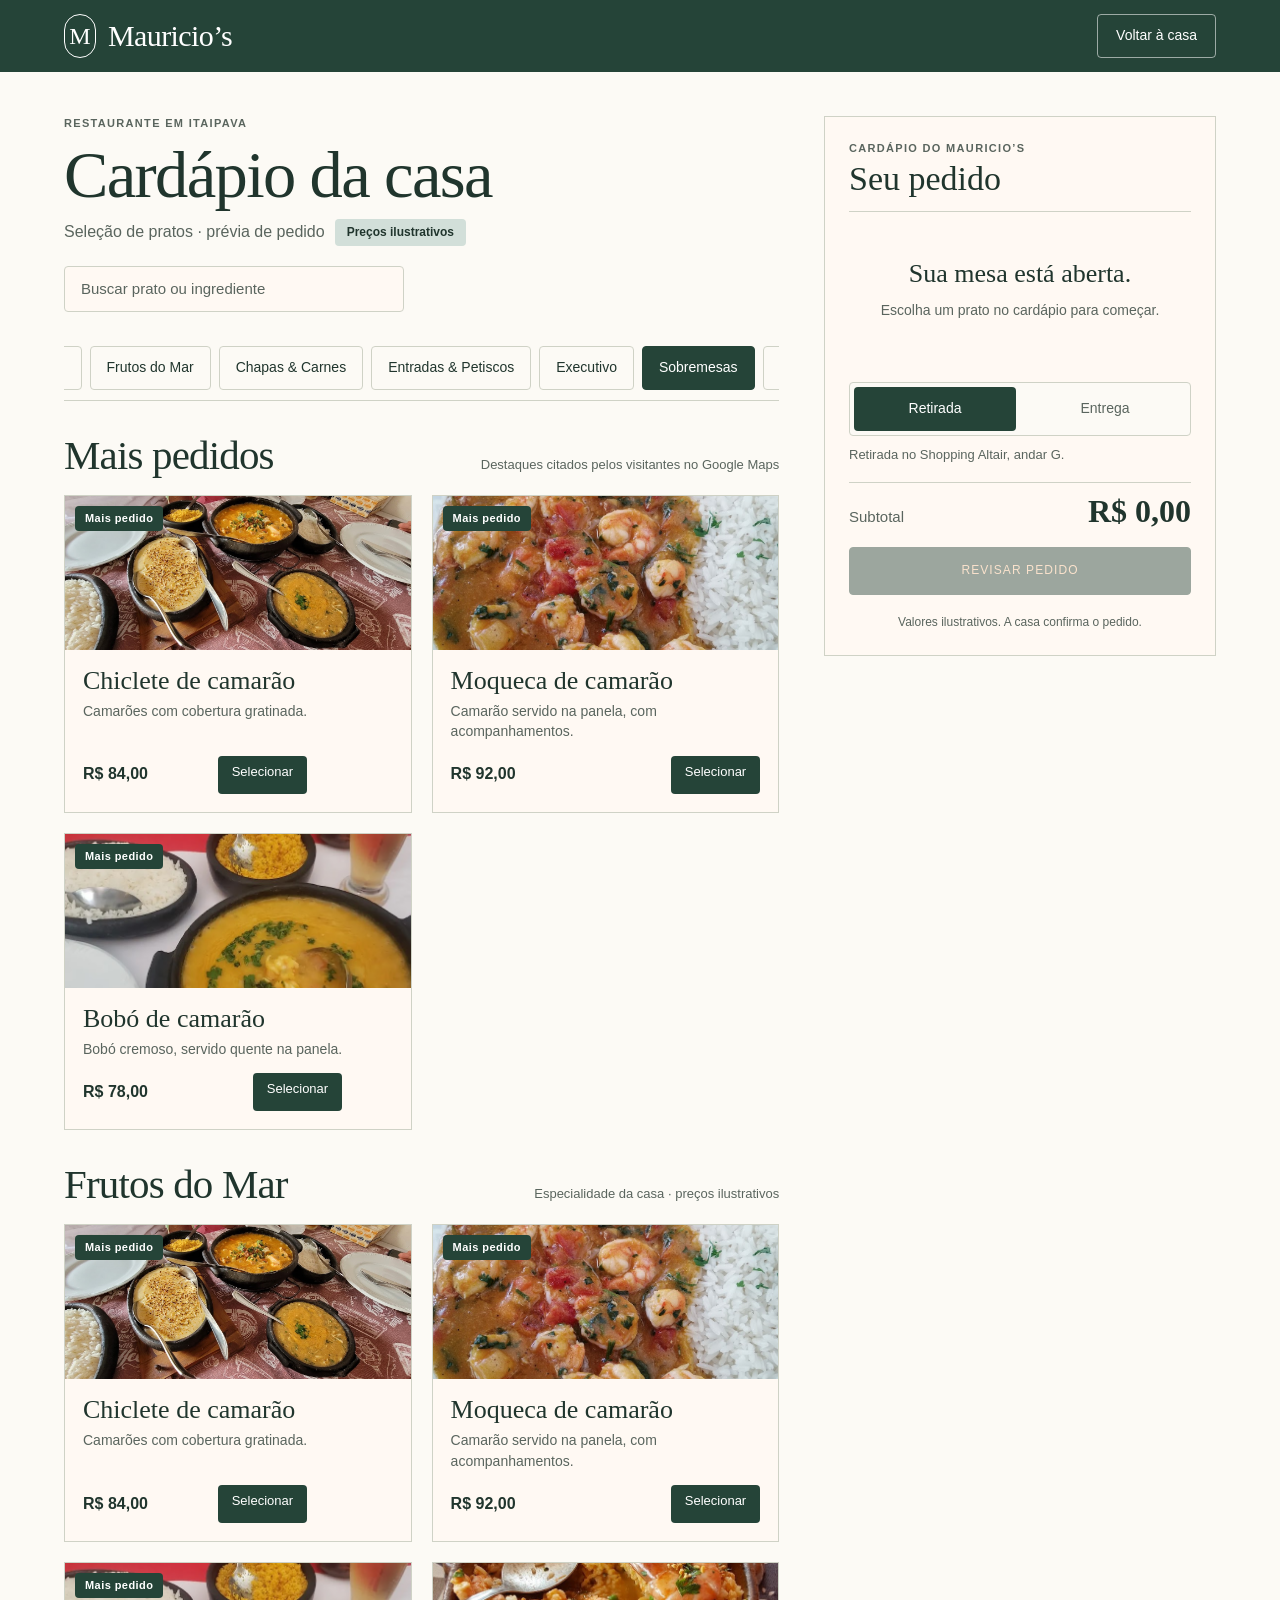
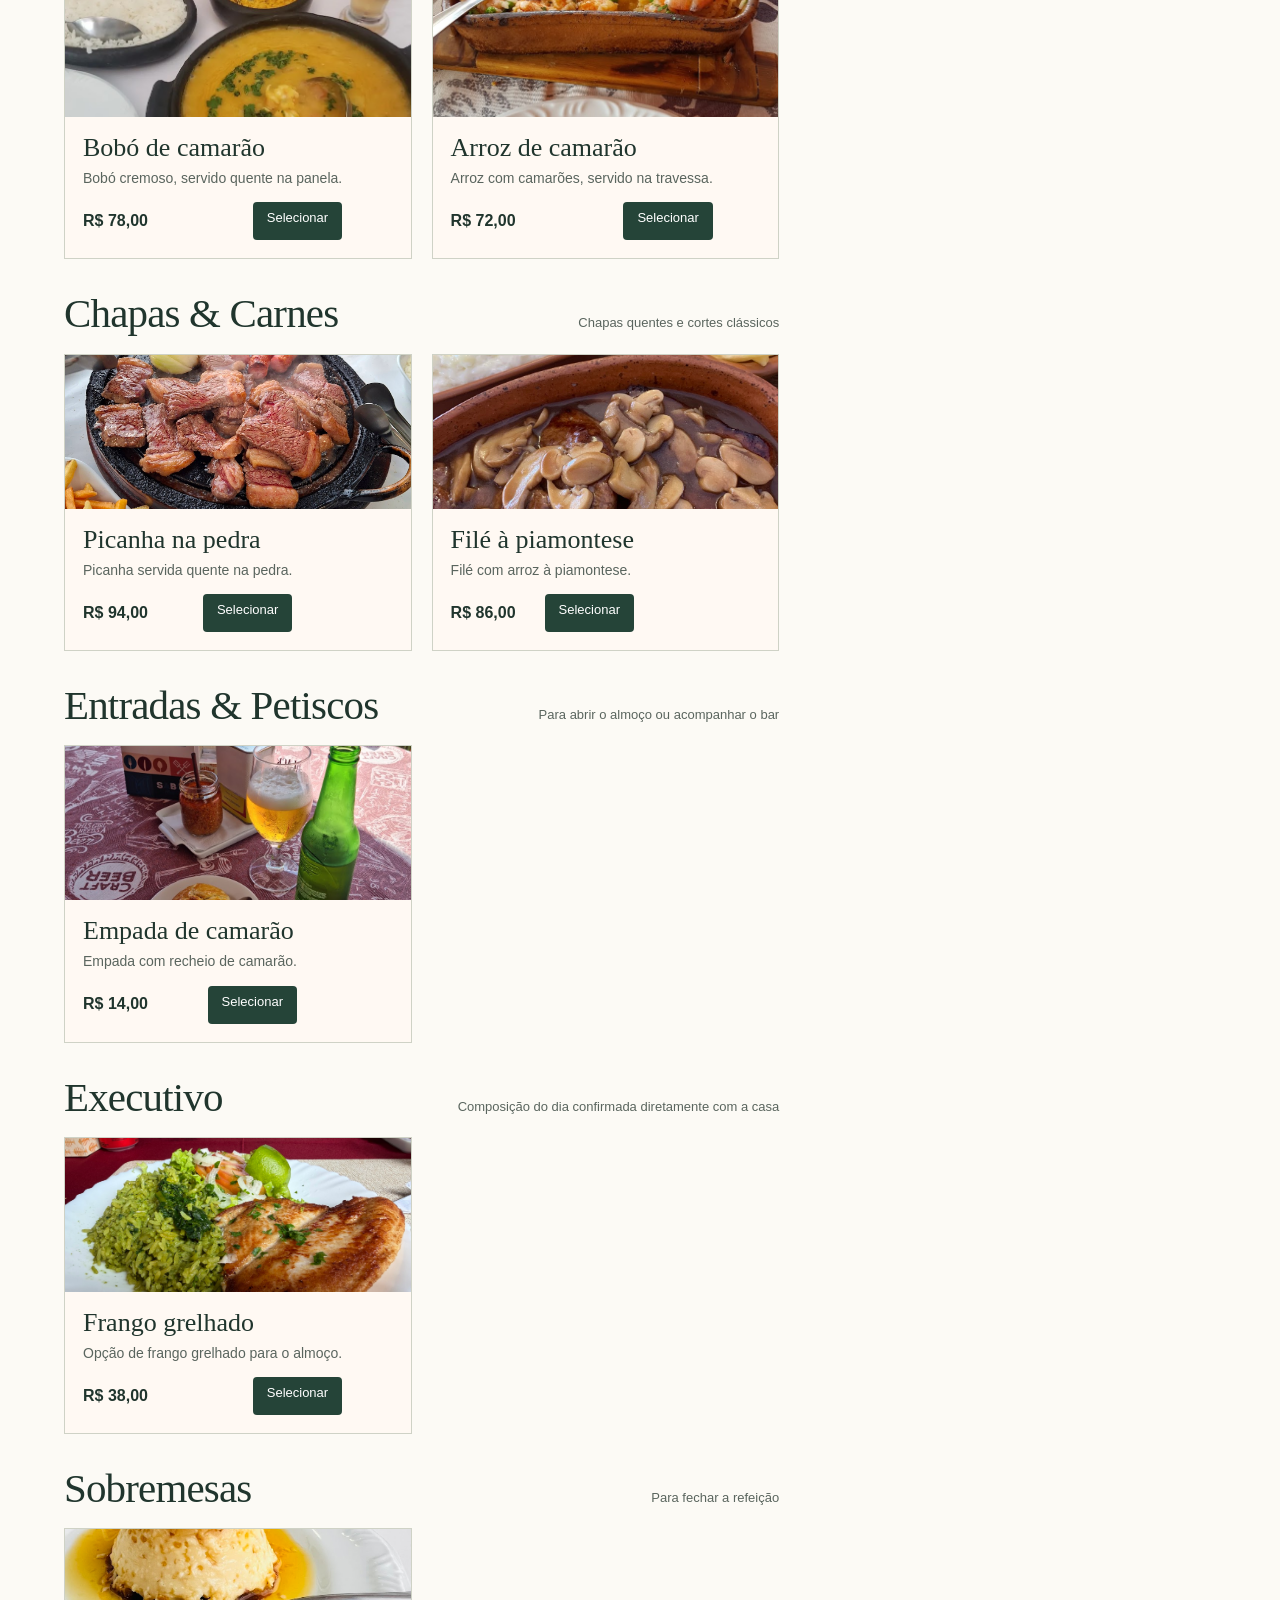
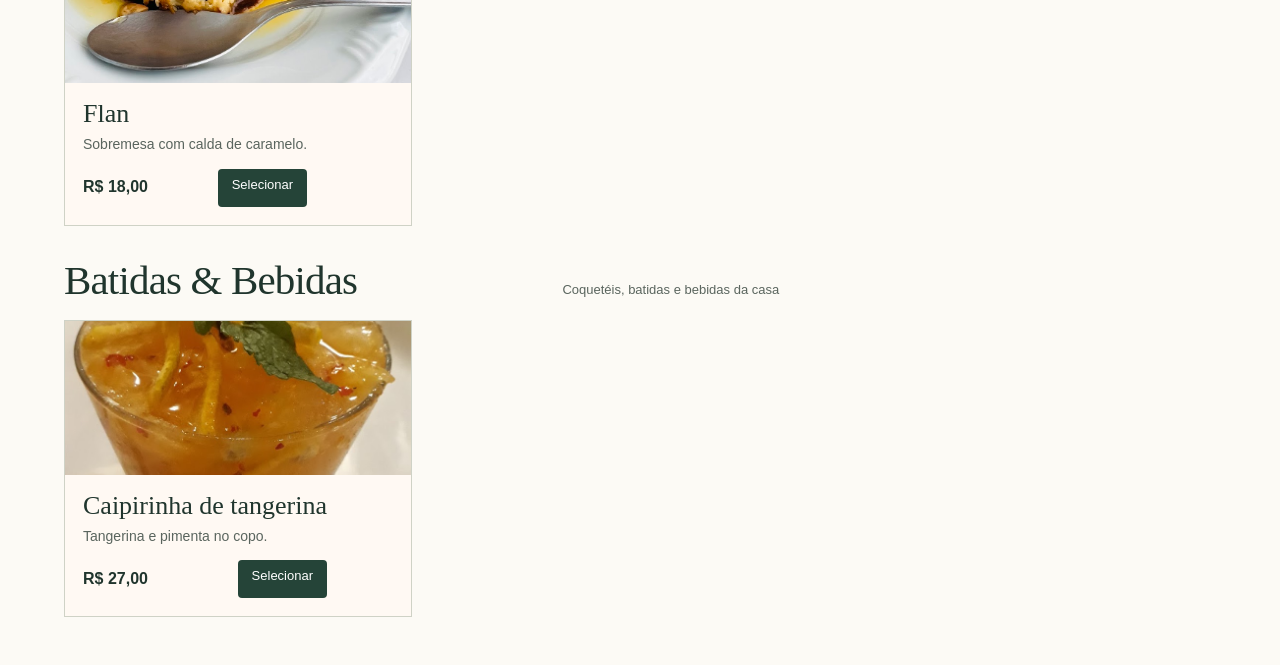
==== commit 18924ac4: "feat: redesenha abertura e animacoes do Mauricio's Co-authored-by: OpenBot <335604065+openbotgit[bot" ====
--- a/cardapio.html
+++ b/cardapio.html
@@ -5,11 +5,11 @@
   <meta name="viewport" content="width=device-width, initial-scale=1.0">
   <title>Cardápio · Restaurante Mauricio’s de Itaipava</title>
   <meta name="description" content="Cardápio ilustrativo e montagem de pedido do Restaurante Mauricio’s em Itaipava para envio manual ao WhatsApp (24) 99306-1488.">
-  <link rel="preconnect" href="https://fonts.googleapis.com">
-  <link rel="preconnect" href="https://fonts.gstatic.com" crossorigin>
-  <link href="https://fonts.googleapis.com/css2?family=DM+Sans:wght@400;500;600&family=Instrument+Serif:ital@0;1&display=swap" rel="stylesheet">
-  <link rel="stylesheet" href="./css/style.css">
-  <link rel="stylesheet" href="./css/cardapio.css">
+  <link rel="preconnect" href="https://api.fontshare.com">
+  <link rel="preconnect" href="https://cdn.fontshare.com" crossorigin>
+  <link href="https://api.fontshare.com/v2/css?f[]=boska@400,401,500&amp;f[]=switzer@400,500,600&amp;display=swap" rel="stylesheet">
+  <link rel="stylesheet" href="./css/style.css?v=2.1">
+  <link rel="stylesheet" href="./css/cardapio.css?v=2.1">
 </head>
 <body class="menu-body">
   <a class="skip-link" href="#catalogo-principal">Ir para o cardápio</a>
@@ -70,7 +70,7 @@
       <div class="empty-search" id="empty-search" hidden>
         <h2>Nenhum prato encontrado</h2>
         <p>Tente outro prato ou ingrediente.</p>
-        <button class="pill pill--dark" id="empty-search-clear" type="button">Limpar busca</button>
+        <button class="button button--dark" id="empty-search-clear" type="button">Limpar busca</button>
       </div>
 
       <div id="catalog-sections"></div>
@@ -119,7 +119,7 @@
         <strong class="cart-subtotal-value" id="cart-subtotal">R$&nbsp;0,00</strong>
       </div>
 
-      <button class="pill pill--dark cart-review-btn" id="open-review-btn" type="button" disabled>
+      <button class="button button--dark cart-review-btn" id="open-review-btn" type="button" disabled>
         Revisar pedido
       </button>
 
@@ -132,7 +132,7 @@
       <span class="mobile-bar-label">Subtotal (<span id="mobile-cart-count">0</span>)</span>
       <strong class="mobile-bar-total" id="mobile-cart-total">R$&nbsp;0,00</strong>
     </div>
-    <button class="pill pill--cream pill--compact" id="open-drawer-btn" type="button">
+    <button class="button button--cream button--compact" id="open-drawer-btn" type="button">
       Ver carrinho
     </button>
   </div>
@@ -179,7 +179,7 @@
             <span class="qty-value" id="modal-qty-value">1</span>
             <button class="qty-btn" id="modal-qty-plus" type="button" aria-label="Aumentar quantidade">+</button>
           </div>
-          <button class="pill pill--dark" id="modal-add-btn" type="button">
+          <button class="button button--dark" id="modal-add-btn" type="button">
             Adicionar ao pedido
           </button>
         </div>
@@ -221,7 +221,7 @@
         </div>
 
         <a
-          class="pill pill--dark"
+          class="button button--dark"
           id="review-whatsapp-link"
           href="https://wa.me/5524993061488"
           target="_blank"
--- a/css/style.css
+++ b/css/style.css
@@ -13,10 +13,14 @@
   --muted: #5A655E;
   --rule: #CFD2C6;
   --sand: #EDD3A6;
+  --copper: #E7AD7E;
+  --copper-light: #F4C69E;
+  --copper-ink: #895027;
+  --button-radius: 4px;
   --on-dark: #FFFFFF;
 
-  --font-display: 'Instrument Serif', Georgia, 'Times New Roman', serif;
-  --font-sans: 'DM Sans', Arial, Helvetica, sans-serif;
+  --font-display: 'Boska', 'Iowan Old Style', Georgia, serif;
+  --font-sans: 'Switzer', -apple-system, BlinkMacSystemFont, 'Segoe UI', sans-serif;
 
   --gutter: clamp(22px, 5vw, 72px);
   --container-max: 1440px;
@@ -134,7 +138,7 @@
   padding: 12px 20px;
   background: var(--deep);
   color: var(--on-dark);
-  border-radius: 999px;
+  border-radius: var(--button-radius);
   font-size: 14px;
   font-weight: 500;
   transition: top 0.18s ease;
@@ -171,6 +175,7 @@
   font-weight: 400;
   letter-spacing: -0.025em;
   line-height: 1.04;
+  perspective: 900px;
 }
 
 .display-heading em {
@@ -186,7 +191,20 @@
 
 .line-inner {
   display: block;
-  will-change: transform;
+  transform-origin: center top;
+}
+
+.char-mask {
+  display: inline-block;
+  overflow: hidden;
+  vertical-align: bottom;
+  padding-bottom: 0.08em;
+  margin-bottom: -0.08em;
+}
+
+.char-inner {
+  display: inline-block;
+  transform-origin: center bottom;
 }
 
 /* ---------- Monograma provisorio M oval ---------- */
@@ -204,101 +222,141 @@
   flex-shrink: 0;
 }
 
-/* ---------- Botoes pilula com duplo texto ---------- */
-.pill {
+/* ---------- Botões com passagem de cor e troca de texto ---------- */
+.button {
   position: relative;
   display: inline-flex;
   align-items: center;
   justify-content: center;
-  min-height: 46px;
-  padding: 11px 24px;
-  border-radius: 999px;
-  font-family: var(--font-sans);
-  font-size: 14px;
+  min-height: 48px;
+  padding: 12px 19px;
+  border: 1px solid var(--button-border, transparent);
+  border-radius: var(--button-radius);
+  background-color: var(--button-bg, transparent);
+  color: var(--button-color, var(--ink));
+  font-size: 12px;
   font-weight: 500;
   line-height: 1.15;
+  letter-spacing: 0.09em;
+  text-transform: uppercase;
   white-space: nowrap;
-  border: 1px solid transparent;
-  transition: background-color 0.24s ease, color 0.24s ease, border-color 0.24s ease, transform 0.16s ease;
   text-align: center;
-}
-
-.pill:active {
-  transform: scale(0.98);
-}
-
-.pill--dark {
-  background-color: var(--deep);
-  color: var(--on-dark);
-  border-color: var(--deep);
-}
-
-.pill--dark:hover {
-  background-color: var(--ink);
-  border-color: var(--ink);
-}
-
-.pill--outline-dark {
-  background-color: transparent;
-  color: var(--ink);
-  border-color: rgba(32, 53, 45, 0.35);
-}
-
-.pill--outline-dark:hover {
-  background-color: var(--deep);
-  color: var(--on-dark);
-  border-color: var(--deep);
-}
-
-.pill--cream {
-  background-color: var(--cream);
-  color: var(--ink);
-  border-color: var(--cream);
-}
-
-.pill--cream:hover {
-  background-color: var(--on-dark);
-  border-color: var(--on-dark);
-}
-
-.pill--outline-light {
-  background-color: rgba(21, 29, 37, 0.26);
-  color: var(--on-dark);
-  border-color: rgba(255, 255, 255, 0.72);
-}
-
-.pill--outline-light:hover {
-  background-color: var(--cream);
-  color: var(--ink);
-  border-color: var(--cream);
-}
-
-.pill--compact {
+  isolation: isolate;
+  overflow: hidden;
+  transition: border-color 0.28s ease, color 0.22s ease, transform 0.16s ease;
+}
+
+.button:not(:disabled):active {
+  transform: scale(0.975);
+}
+
+.button::before {
+  content: "";
+  position: absolute;
+  inset: -2px -14%;
+  z-index: -1;
+  pointer-events: none;
+  background-color: var(--button-hover-bg, var(--deep));
+  transform: translateX(calc(var(--button-from, -103%) * (1 - var(--button-active, 0)))) skewX(-13deg);
+  transition: transform 0.4s var(--ease-out-soft);
+}
+
+.button--dark,
+.site-header.scrolled .header-cta {
+  --button-bg: var(--deep);
+  --button-color: var(--copper-light);
+  --button-border: var(--deep);
+  --button-hover-bg: var(--copper-light);
+  --button-hover-color: var(--ink);
+}
+
+.button--outline-dark {
+  --button-border: rgba(32, 53, 45, 0.35);
+  --button-hover-bg: var(--deep);
+  --button-hover-color: var(--cream);
+}
+
+.button--cream {
+  --button-bg: var(--cream);
+  --button-color: var(--ink);
+  --button-border: var(--cream);
+  --button-hover-bg: var(--deep);
+  --button-hover-color: var(--cream);
+  --button-hover-border: var(--cream);
+}
+
+.site-header:not(.scrolled) .header-cta {
+  --button-bg: #354C3E;
+  --button-color: var(--copper-light);
+  --button-border: #354C3E;
+  --button-hover-bg: var(--copper-light);
+  --button-hover-color: var(--ink);
+}
+
+.button--outline-light {
+  --button-bg: rgba(21, 29, 37, 0.28);
+  --button-color: var(--on-dark);
+  --button-border: rgba(255, 255, 255, 0.72);
+  --button-hover-bg: var(--cream);
+  --button-hover-color: var(--ink);
+}
+
+.button--compact {
   min-height: 44px;
   padding: 10px 20px;
+}
+
+.button:not(:disabled):focus-visible {
+  --button-active: 1;
+  border-color: var(--button-hover-border, var(--button-hover-bg));
+  color: var(--button-hover-color);
+}
+
+@media (hover: hover) and (pointer: fine) {
+  .button:not(:disabled):hover {
+    --button-active: 1;
+    border-color: var(--button-hover-border, var(--button-hover-bg));
+    color: var(--button-hover-color);
+  }
 }
 
 .btn-text-wrap {
   position: relative;
   display: inline-block;
   overflow: hidden;
-  vertical-align: middle;
   line-height: 1.25;
 }
 
+.btn-text,
+.btn-text-hover {
+  display: block;
+  transition: transform 0.38s var(--ease-out-soft);
+}
+
 .btn-text {
-  display: block;
+  color: var(--button-color, var(--ink));
+  transform: translateY(calc(-110% * var(--button-active, 0)));
 }
 
 .btn-text-hover {
   position: absolute;
   inset: 0;
-  display: block;
-  transform: translateY(105%) scale(0.9);
+  color: var(--button-hover-color);
   pointer-events: none;
+  transform: translateY(calc(110% * (1 - var(--button-active, 0))));
 }
 
 @media (prefers-reduced-motion: reduce) {
+  .button::before {
+    opacity: var(--button-active, 0);
+    transform: none;
+  }
+
+  .button .btn-text {
+    transform: none;
+    color: inherit;
+  }
+
   .btn-text-hover {
     display: none;
   }
@@ -314,7 +372,7 @@
   height: var(--header-h);
   display: flex;
   align-items: center;
-  color: var(--on-dark);
+  color: var(--copper-light);
   background-color: transparent;
   border-bottom: 1px solid transparent;
   transition: background-color 0.18s ease, color 0.18s ease, border-color 0.18s ease;
@@ -355,6 +413,7 @@
 }
 
 .header-nav a {
+  position: relative;
   font-size: 14px;
   font-weight: 500;
   padding: 10px 4px;
@@ -365,10 +424,27 @@
   transition: opacity 0.2s ease;
 }
 
-.header-nav a:hover {
+.header-nav a::after {
+  content: "";
+  position: absolute;
+  left: 4px;
+  right: 4px;
+  bottom: 9px;
+  height: 1px;
+  background-color: currentColor;
+  transform: scaleX(0);
+  transform-origin: left center;
+  transition: transform 0.32s var(--ease-out-soft);
+}
+
+.header-nav a:hover,
+.header-nav a:focus-visible {
   opacity: 1;
-  text-decoration: underline;
-  text-underline-offset: 6px;
+}
+
+.header-nav a:hover::after,
+.header-nav a:focus-visible::after {
+  transform: scaleX(1);
 }
 
 .header-actions {
@@ -377,44 +453,22 @@
   gap: 10px;
 }
 
-.header-cta {
-  transition: background-color 0.18s ease, color 0.18s ease, border-color 0.18s ease;
-}
-
-.site-header:not(.scrolled) .header-cta {
-  background-color: var(--cream);
-  color: var(--ink);
-  border-color: var(--cream);
-}
-
-.site-header:not(.scrolled) .header-cta:hover {
-  background-color: var(--on-dark);
-  border-color: var(--on-dark);
-}
-
-.site-header.scrolled .header-cta {
-  background-color: var(--deep);
-  color: var(--on-dark);
-  border-color: var(--deep);
-}
-
-.site-header.scrolled .header-cta:hover {
-  background-color: var(--ink);
-  border-color: var(--ink);
-}
-
 .menu-toggle {
-  display: inline-flex;
+  display: none;
   flex-direction: column;
   align-items: center;
   justify-content: center;
   gap: 7px;
   width: 44px;
   height: 44px;
-  border-radius: 999px;
+  border-radius: var(--button-radius);
   border: 1px solid rgba(255, 255, 255, 0.45);
   background-color: rgba(21, 29, 37, 0.28);
   transition: border-color 0.18s ease, background-color 0.18s ease;
+}
+
+.site-header.has-menu .menu-toggle {
+  display: inline-flex;
 }
 
 .site-header.scrolled .menu-toggle {
@@ -434,9 +488,14 @@
     display: flex;
   }
 
-  .menu-toggle {
+  .site-header.has-menu.scrolled .menu-toggle,
+  .site-header.has-menu:not(.scrolled) .header-nav {
     display: none;
   }
+}
+
+.site-header:not(.scrolled) .brand-name {
+  display: none;
 }
 
 @media (max-width: 767px) {
@@ -456,6 +515,7 @@
   flex-direction: column;
   justify-content: space-between;
   padding: 20px var(--gutter) max(32px, env(safe-area-inset-bottom));
+  overflow-y: auto;
   opacity: 0;
   visibility: hidden;
   pointer-events: none;
@@ -487,7 +547,7 @@
 .mobile-menu-close {
   min-height: 44px;
   padding: 0 18px;
-  border-radius: 999px;
+  border-radius: var(--button-radius);
   border: 1px solid rgba(255, 255, 255, 0.55);
   font-size: 14px;
   font-weight: 500;
@@ -526,7 +586,7 @@
   gap: 12px;
 }
 
-.mobile-menu-footer .pill {
+.mobile-menu-footer .button {
   width: 100%;
 }
 
@@ -567,8 +627,14 @@
   position: absolute;
   inset: 0;
   z-index: 1;
-  background:
-    linear-gradient(180deg, rgba(21, 29, 37, 0.62) 0%, rgba(21, 29, 37, 0.16) 32%, rgba(21, 29, 37, 0.32) 55%, rgba(21, 29, 37, 0.82) 100%);
+  background: linear-gradient(
+    180deg,
+    rgb(16 27 24 / 62%) 0%,
+    rgb(16 27 24 / 6%) 29%,
+    rgb(16 27 24 / 13%) 45%,
+    rgb(10 20 17 / 64%) 80%,
+    rgb(10 20 17 / 42%) 100%
+  );
   pointer-events: none;
 }
 
@@ -576,50 +642,24 @@
   position: relative;
   z-index: 2;
   text-align: center;
-  padding-top: calc(var(--header-h) + 24px);
-  padding-bottom: clamp(40px, 7vh, 72px);
-  display: flex;
-  flex-direction: column;
-  align-items: center;
-}
-
-.hero-kicker {
-  color: var(--sand);
-  margin-bottom: clamp(10px, 1.5vh, 18px);
+  padding-bottom: clamp(88px, 15svh, 170px);
 }
 
 .hero-title {
   font-family: var(--font-display);
   font-weight: 400;
-  font-size: clamp(68px, calc(26px + 15.1vw), 244px);
-  line-height: 0.96;
-  letter-spacing: -0.03em;
-  color: var(--on-dark);
+  font-size: clamp(56px, 17.3vw, 264px);
+  line-height: 1;
+  letter-spacing: -0.042em;
+  color: var(--copper);
   white-space: nowrap;
-  max-width: 100%;
-  text-shadow: 0 10px 40px rgba(21, 29, 37, 0.35);
-}
-
-.hero-subtitle {
-  margin-top: clamp(16px, 2.4vh, 26px);
-  max-width: 560px;
-  font-size: clamp(16px, 1.45vw, 21px);
-  line-height: 1.42;
-  color: var(--cream);
-}
-
-.hero-actions {
-  margin-top: clamp(22px, 3vh, 34px);
-  display: flex;
-  flex-wrap: wrap;
-  justify-content: center;
-  gap: 12px;
-}
-
-@media (max-width: 420px) {
-  .hero-actions .pill {
-    min-width: 132px;
-    padding-inline: 18px;
+  perspective: 900px;
+  text-shadow: 0 2px 24px rgb(10 20 17 / 42%);
+}
+
+@media (max-width: 767px) {
+  .hero-content {
+    padding-bottom: clamp(118px, 22svh, 190px);
   }
 }
 
@@ -655,14 +695,16 @@
 .manifesto-title {
   font-family: var(--font-display);
   font-weight: 400;
-  font-size: clamp(48px, 6.2vw, 90px);
-  line-height: 1.03;
+  font-size: clamp(40px, 5.4vw, 82px);
+  line-height: 1.04;
   letter-spacing: -0.025em;
   color: var(--ink);
+  perspective: 900px;
 }
 
 .manifesto-title em {
   display: block;
+  color: var(--copper-ink);
   font-style: italic;
 }
 
@@ -677,14 +719,28 @@
 .collage-item {
   position: absolute;
   z-index: 1;
+  box-shadow: 0 22px 46px rgba(21, 29, 37, 0.13);
+}
+
+.collage-inner {
+  width: 100%;
+  height: 100%;
   overflow: hidden;
   background-color: var(--sage);
 }
 
-.collage-item img {
+.collage-inner img {
   width: 100%;
   height: 100%;
   object-fit: cover;
+  transform-origin: center center;
+  transition: transform 0.7s var(--ease-out-soft);
+}
+
+@media (hover: hover) {
+  .collage-item:hover .collage-inner img {
+    transform: scale(1.05);
+  }
 }
 
 /* Posicoes desktop das 7 fotografias ao redor do texto central */
@@ -745,9 +801,10 @@
 .trust-metric {
   display: block;
   font-family: var(--font-display);
-  font-size: clamp(44px, 4.6vw, 66px);
+  font-size: clamp(42px, 4.4vw, 64px);
   line-height: 0.98;
   letter-spacing: -0.025em;
+  font-variant-numeric: tabular-nums;
   color: var(--ink);
 }
 
@@ -862,7 +919,7 @@
 .category-title {
   font-family: var(--font-display);
   font-weight: 400;
-  font-size: clamp(54px, 8.1vw, 116px);
+  font-size: clamp(42px, 6.8vw, 102px);
   line-height: 1.02;
   letter-spacing: -0.025em;
   color: var(--on-dark);
@@ -909,7 +966,7 @@
 .carousel-tab {
   min-height: 44px;
   padding: 8px 16px;
-  border-radius: 999px;
+  border-radius: var(--button-radius);
   font-size: 14px;
   font-weight: 500;
   white-space: nowrap;
@@ -935,7 +992,7 @@
 .carousel-arrow {
   width: 44px;
   height: 44px;
-  border-radius: 999px;
+  border-radius: var(--button-radius);
   border: 1px solid rgba(255, 255, 255, 0.55);
   background-color: rgba(21, 29, 37, 0.45);
   color: var(--on-dark);
@@ -1118,9 +1175,10 @@
 .reviews-score {
   margin-top: 16px;
   font-family: var(--font-display);
-  font-size: clamp(76px, 9vw, 130px);
+  font-size: clamp(68px, 8.2vw, 120px);
   line-height: 0.96;
   letter-spacing: -0.03em;
+  font-variant-numeric: tabular-nums;
 }
 
 .reviews-count {
@@ -1133,6 +1191,7 @@
   width: 1px;
   height: 260px;
   background-color: rgba(32, 53, 45, 0.24);
+  transform-origin: top center;
 }
 
 .reviews-title {
@@ -1282,6 +1341,7 @@
 .hours-row dd {
   margin: 0;
   font-weight: 600;
+  font-variant-numeric: tabular-nums;
   color: var(--ink);
   white-space: nowrap;
 }
@@ -1592,11 +1652,12 @@
   margin-top: clamp(18px, 2.5vw, 28px);
   font-family: var(--font-display);
   font-weight: 400;
-  font-size: clamp(66px, calc(16px + 21.5vw), 332px);
+  font-size: clamp(46px, 15.2vw, 236px);
   line-height: 0.94;
   letter-spacing: -0.035em;
   text-align: center;
   white-space: nowrap;
+  perspective: 900px;
   color: var(--on-dark);
 }
 
@@ -1614,20 +1675,20 @@
 }
 
 .footer-col p,
-.footer-col a {
+.footer-col a:not(.button) {
   font-size: 15px;
   line-height: 1.65;
   color: var(--cream);
 }
 
-.footer-col a {
+.footer-col a:not(.button) {
   display: inline-flex;
   align-items: center;
   min-height: 44px;
   margin-block: -6px;
 }
 
-.footer-col a:hover {
+.footer-col a:not(.button):hover {
   text-decoration: underline;
   text-underline-offset: 4px;
 }
@@ -1683,7 +1744,7 @@
     grid-column: 1 / -1;
   }
 
-  .footer-cta-col .pill {
+  .footer-cta-col .button {
     width: 100%;
   }
 }
@@ -1693,3 +1754,91 @@
     grid-template-columns: 1fr;
   }
 }
+
+/* ---------- Abertura em duas lâminas, sobre a própria foto ---------- */
+.intro-stage {
+  display: none;
+}
+
+.hero-stage.is-opening .intro-stage {
+  position: absolute;
+  inset: 0;
+  z-index: 3;
+  display: grid;
+  place-items: center;
+  pointer-events: none;
+}
+
+.intro-shutter {
+  position: absolute;
+  inset-inline: 0;
+  height: 50.15%;
+  background-color: var(--deep);
+}
+
+.intro-shutter--top {
+  top: 0;
+  border-bottom: 1px solid rgba(237, 211, 166, 0.38);
+}
+
+.intro-shutter--bottom {
+  bottom: 0;
+  background-color: var(--ink);
+}
+
+.intro-emblem {
+  position: relative;
+  z-index: 1;
+  color: var(--copper-light);
+}
+
+.intro-rules {
+  display: flex;
+  align-items: center;
+  gap: clamp(16px, 4vw, 42px);
+}
+
+.intro-rule {
+  width: clamp(32px, 9vw, 104px);
+  height: 1px;
+  background-color: var(--sand);
+  transform-origin: left center;
+}
+
+.intro-rule--left {
+  transform-origin: right center;
+}
+
+.intro-monogram {
+  position: relative;
+  display: grid;
+  place-items: center;
+  width: clamp(52px, 7vw, 68px);
+  aspect-ratio: 68 / 92;
+}
+
+.intro-oval-svg {
+  position: absolute;
+  inset: 0;
+  width: 100%;
+  height: 100%;
+  color: var(--sand);
+}
+
+.intro-monogram-mask {
+  overflow: hidden;
+  padding-inline: 4px;
+}
+
+.intro-monogram-letter {
+  display: block;
+  font-family: var(--font-display);
+  font-size: clamp(35px, 5vw, 48px);
+  line-height: 1.08;
+}
+
+@media (prefers-reduced-motion: reduce) {
+  .hero-stage.is-opening .intro-stage {
+    display: none;
+  }
+}
--- a/css/cardapio.css
+++ b/css/cardapio.css
@@ -34,7 +34,7 @@
 .menu-back-link {
   min-height: 44px;
   padding: 8px 18px;
-  border-radius: 999px;
+  border-radius: var(--button-radius);
   border: 1px solid rgba(255, 255, 255, 0.55);
   font-size: 14px;
   font-weight: 500;
@@ -93,7 +93,7 @@
   display: inline-flex;
   align-items: center;
   padding: 4px 12px;
-  border-radius: 999px;
+  border-radius: var(--button-radius);
   background-color: var(--sage);
   color: var(--ink);
   font-size: 12px;
@@ -110,7 +110,7 @@
   width: 100%;
   min-height: 46px;
   padding: 10px 76px 10px 16px;
-  border-radius: 999px;
+  border-radius: var(--button-radius);
   border: 1px solid var(--rule);
   background-color: var(--cream);
   color: var(--ink);
@@ -137,7 +137,7 @@
   transform: translateY(-50%);
   min-height: 36px;
   padding: 6px 12px;
-  border-radius: 999px;
+  border-radius: var(--button-radius);
   font-size: 12px;
   font-weight: 600;
   color: var(--deep);
@@ -176,7 +176,7 @@
   flex-shrink: 0;
   min-height: 44px;
   padding: 9px 16px;
-  border-radius: 999px;
+  border-radius: var(--button-radius);
   border: 1px solid var(--rule);
   background-color: var(--paper);
   color: var(--ink);
@@ -244,7 +244,7 @@
   color: var(--muted);
 }
 
-.empty-search .pill {
+.empty-search .button {
   margin-top: 20px;
 }
 
@@ -332,7 +332,7 @@
   top: 10px;
   left: 10px;
   padding: 4px 10px;
-  border-radius: 999px;
+  border-radius: var(--button-radius);
   background-color: var(--deep);
   color: var(--on-dark);
   font-size: 11px;
@@ -372,6 +372,7 @@
 }
 
 .dish-card-price {
+  font-variant-numeric: tabular-nums;
   font-size: 16px;
   font-weight: 600;
   color: var(--ink);
@@ -380,7 +381,7 @@
 .dish-card-add {
   min-height: 38px;
   padding: 6px 14px;
-  border-radius: 999px;
+  border-radius: var(--button-radius);
   background-color: var(--deep);
   color: var(--on-dark);
   font-size: 13px;
@@ -510,7 +511,7 @@
 .cart-drawer-close {
   min-height: 44px;
   padding: 8px 16px;
-  border-radius: 999px;
+  border-radius: var(--button-radius);
   border: 1px solid var(--rule);
   font-size: 13px;
   font-weight: 500;
@@ -586,7 +587,7 @@
   display: inline-flex;
   align-items: center;
   border: 1px solid var(--rule);
-  border-radius: 999px;
+  border-radius: var(--button-radius);
   background-color: var(--paper);
 }
 
@@ -598,7 +599,7 @@
   justify-content: center;
   font-size: 18px;
   font-weight: 500;
-  border-radius: 999px;
+  border-radius: var(--button-radius);
 }
 
 .qty-btn:hover {
@@ -626,14 +627,14 @@
   grid-template-columns: repeat(2, 1fr);
   gap: 8px;
   padding: 4px;
-  border-radius: 999px;
+  border-radius: var(--button-radius);
   background-color: var(--paper);
   border: 1px solid var(--rule);
 }
 
 .fulfillment-btn {
   min-height: 44px;
-  border-radius: 999px;
+  border-radius: var(--button-radius);
   font-size: 14px;
   font-weight: 500;
   color: var(--muted);
@@ -699,6 +700,7 @@
 }
 
 .cart-subtotal-value {
+  font-variant-numeric: tabular-nums;
   font-family: var(--font-display);
   font-size: 32px;
   line-height: 1;
@@ -749,6 +751,7 @@
 }
 
 .mobile-bar-total {
+  font-variant-numeric: tabular-nums;
   font-family: var(--font-display);
   font-size: 28px;
   line-height: 1;
@@ -802,7 +805,7 @@
   min-width: 44px;
   min-height: 44px;
   padding: 8px 14px;
-  border-radius: 999px;
+  border-radius: var(--button-radius);
   background-color: var(--paper);
   color: var(--ink);
   border: 1px solid var(--rule);
@@ -852,6 +855,7 @@
 }
 
 .modal-price {
+  font-variant-numeric: tabular-nums;
   font-size: 18px;
   font-weight: 600;
 }
@@ -870,7 +874,7 @@
   margin-top: 6px;
 }
 
-.modal-footer-actions .pill {
+.modal-footer-actions .button {
   flex: 1;
 }
 
@@ -884,6 +888,7 @@
 }
 
 .review-row {
+  font-variant-numeric: tabular-nums;
   display: flex;
   justify-content: space-between;
   gap: 12px;
